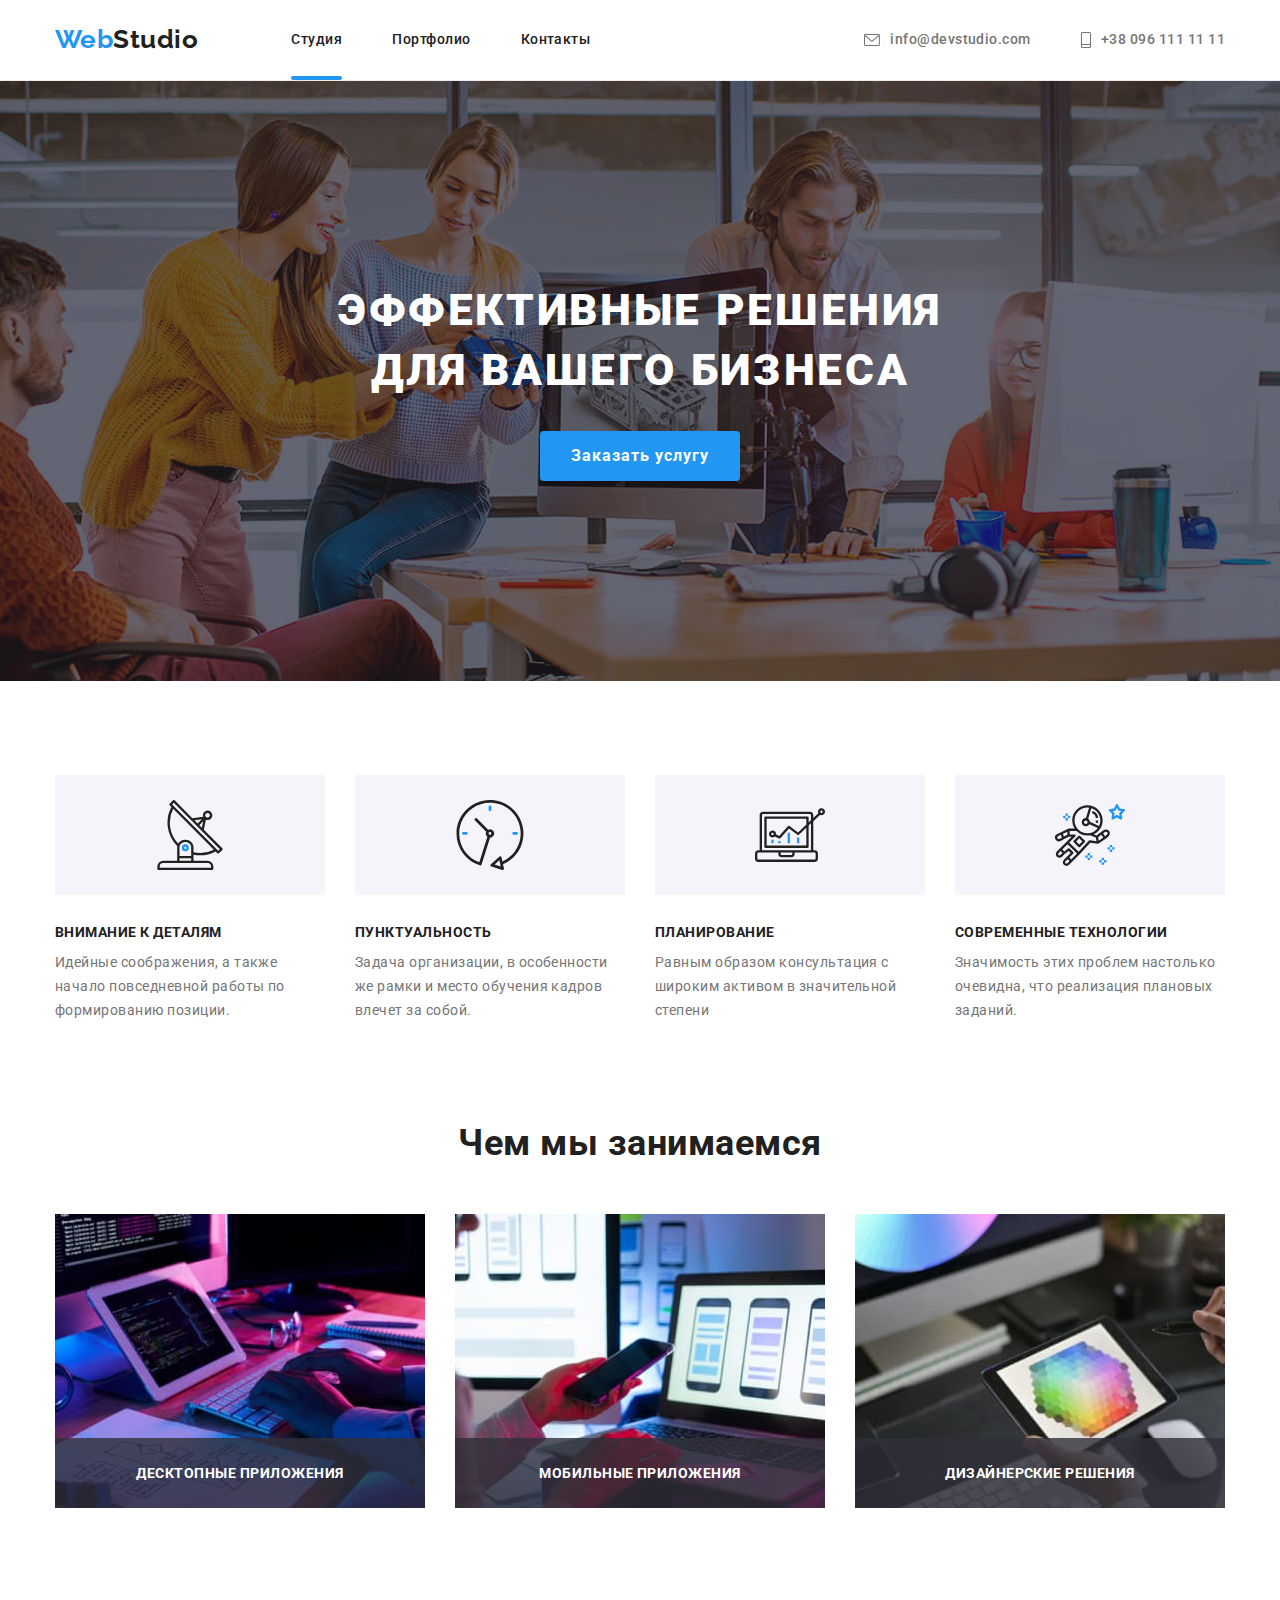
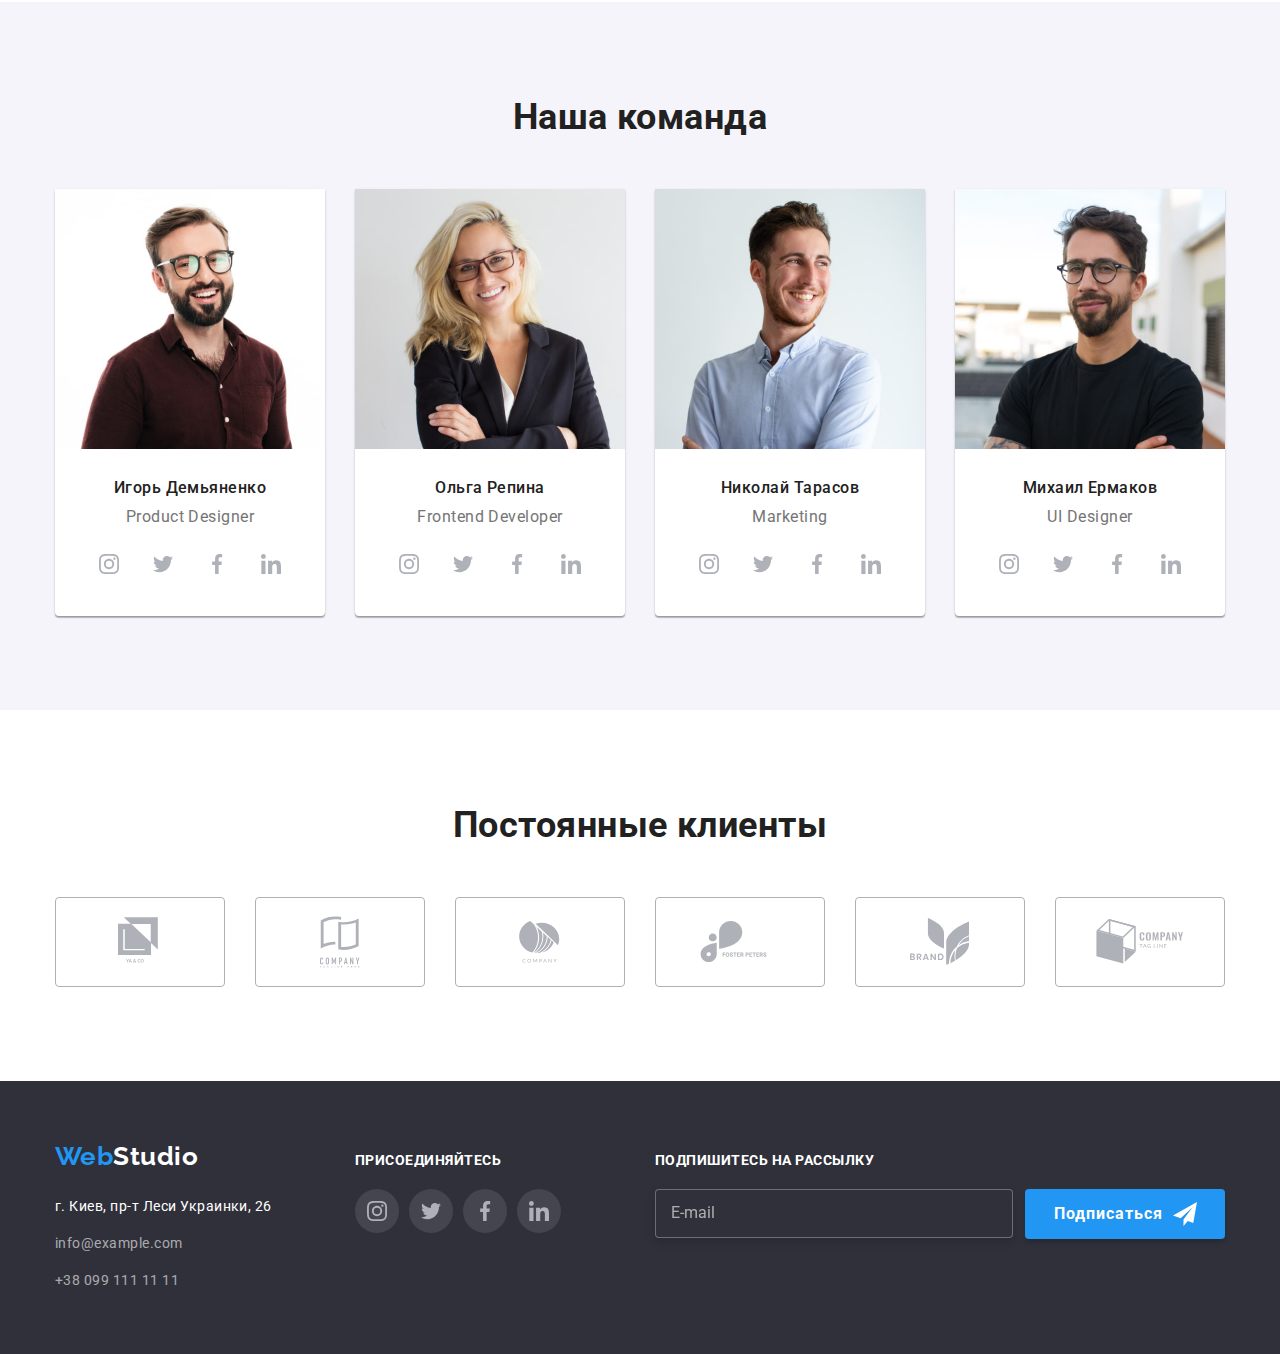
==== index.html @ 65d9fcdb "-" ====
<!DOCTYPE html>
<html lang="ru">

 <head>
     <meta charset="UTF-8">
     <meta http-equiv="X-UA-Compatible" content="IE=edge">
     <meta name="viewport" content="width=device-width, initial-scale=1.0">
     <title>Студия</title>
     <link rel="stylesheet" href="css/styles.css">
     <link rel="preconnect" href="https://fonts.gstatic.com">
     <link
        href="https://fonts.googleapis.com/css2?family=Raleway:wght@700&family=Roboto:wght@400;500;700;900&display=swap"
        rel="stylesheet">
 </head>

 <body>
     <!-- шапка -->
     <header class="page-header">
         <div class="container page-header__container">
             <!-- навигация -->
            <nav class="navigation">
                <div class="navigation__wrapper">
                 <a href="./index.html" class="logo">Web<span class="header-page__logo">Studio</span></a>
         
                 <ul class="list menu">
                     <li class="menu__item">
                         <a class="link menu__link--active" href="./index.html">Студия</a>
                     </li>
                     <li class="menu__item">
                         <a class="link menu__link" href="./portfolio.html">Портфолио</a>
                     </li>
                     <li class="menu__item">
                         <a class="link menu__link" href="./contacts.html" >Контакты</a>
                     </li>
                 </ul>
                </div>
             </nav>

             <ul class="list contacts">
                 <li class="contacts__item">
                     <a class="link contacts__link" href="mailto:info@devstudio.com">
                         <svg class="contacts__icon" width="16" height="12">
                            <use href="./images/icons.svg#icon-envelope"></use>
                         </svg>
                          info@devstudio.com
                     </a>
                 </li>
                 <li class="contacts__item">
                     <a class="link contacts__link" href="tel:+380961111111">
                           <svg class="contacts__icon" width="10" height="16">
                             <use href="./images/icons.svg#icon-phone"></use>
                         </svg> 
                           +38 096 111 11 11
                     </a>
                </li>
             </ul>
          </div>
     </header>

     <!-- уникальный неповторяющийся контент старницы -->
     <main>
         <!-- баннер, он же герой -->
         <section class="section hero">
             <div class="container hero-container">
                 <div class="hero__content">
                     <h1 class="hero__title">Эффективные решения для вашего бизнеса</h1>
 
                     <button data-modal-open type="button" class="filter-secondary">Заказать услугу</button>
                   </div>
             </div>
         </section>


         <!-- особенности -->
         <section class="feature-section">
             <div class="container">
                 <!-- заголовок, который  будет скрыт с помощью CSS -->
                 <h2 class="primary-title visually-hidden">Особенности</h2>

                 <ul class="grid feature">
                     <li class="grid__item feature__item">
                         <div class="feature__wrapper"> 
                             <svg class="feature__icon" width="70" height="70">
                                 <use href="./images/icons.svg#icon-antenna" ></use>
                             </svg>
                         </div> 
                         <div class="feature__content">
                             <h3 class="secondary-title feature__secondary-title">Внимание к деталям</h3>
                             <p class="feature__text">Идейные соображения, а также начало повседневной работы по
                                 формированию позиции.
                             </p>
                        </div>
                     </li>
                     
                    <li class="grid__item feature__item">
                         <div class="feature__wrapper">
                             <svg class="feature__icon" width="70" height="70">
                                 <use href="./images/icons.svg#icon-clock"></use>
                             </svg>
                         </div>
                        <div class="feature__content">
                             <h3 class="secondary-title feature__secondary-title">Пунктуальность</h3>
                              <p class="feature__text">Задача организации, в особенности же рамки и место обучения кадров
                                 влечет за собой.
                              </p>
                        </div>
                     </li>
                    <li class="grid__item feature__item">
                         <div class="feature__wrapper">
                             <svg class="feature__icon" width="70" height="70">
                                 <use href="./images/icons.svg#icon-diagram"></use>
                             </svg>
                         </div>
                        <div class="feature__content">
                               <h3 class="secondary-title feature__secondary-title">Планирование</h3>
                               <p class="feature__text">Равным образом консультация с широким активом в значительной степени
                               </p>
                        </div>
                     </li>
                     
                    <li class="grid__item feature__item">
                         <div class="feature__wrapper">
                             <svg class="feature__icon" width="70" height="70">
                                 <use href="./images/icons.svg#icon-astronaut"></use>
                             </svg>
                         </div>
                         <div class="feature__content">
                               <h3 class="secondary-title feature__secondary-title">Современные технологии</h3>
                               <p class="feature__text">Значимость этих проблем настолько очевидна, что реализация плановых
                                    заданий.
                              </p>
                        </div>
                     </li>
                  </ul>
             </div>
         </section>

         <!-- Чем мы занимаемся -->
         <section class="section">
             <div class="container">
                 <h2 class="primary-title">Чем мы занимаемся</h2>
                  <ul class="grid gallery">
                      <li class="grid__item gallery__item">
                         <div class="gallery__wrapper">
                             <img class="gallery__img" src="./images/gallery-list/box1.jpg" alt="код" width="370">
                                <div class="gallery__actions">
                                    <p>Десктопные приложения</p>
                                </div>
                         </div>
                     </li>
                     
                     <li class="grid__item gallery__item">
                         <div class="gallery__wrapper">
                             <img class="gallery__img" src="./images/gallery-list/box2.jpg" alt="стили" width="370">
                             <div class="gallery__actions">
                                 <p>Мобильные приложения</p>
                             </div>
                         </div>
                     </li>
                     
                      <li class="grid__item gallery__item">
                          <div class="gallery__wrapper">
                             <img class="gallery__img" src="./images/gallery-list/box3.jpg" alt="цвета" width="370">
                             <div class="gallery__actions">
                                 <p>Дизайнерские решения</p>
                             </div>
                          </div>
                      </li>
                  </ul>
             </div>
         </section>

         <!-- Наша команда -->
         <section class="section team">
             <div class="container">
                 <h2 class="primary-title">Наша команда</h2>

                 <ul class="grid team-list">
                      <li class="grid__item team-list__item">
                          <img class="team-list__image" src="./images/team/ID.jpg" alt="Игорь Демьяненко" width="270">
                          <div class="team-list__content">
                              <h3 class="team-list__title">Игорь Демьяненко</h3>
                              <p class="team-list__text">Product Designer</p>
                              <ul class="list socials">
                                  <li class="socials__item">
                                      <a href="./" class="socials__link" target="_blank" rel="noopener norefferrer">
                                         <svg class="socials__icon" width="20" height="20">
                                             <use href="./images/icons.svg#icon-instagram"></use>
                                         </svg>
                                      </a>
                                  </li>
                                  <li class="socials__item ">
                                     <a href="./" class="socials__link" target="_blank" rel="noopener norefferrer">
                                         <svg class="socials__icon" width="20" height="20">
                                             <use href="./images/icons.svg#icon-twitter"></use>
                                         </svg>
                                     </a>
                                  </li>
                                  <li class="socials__item ">
                                     <a href="./" class="socials__link" target="_blank" rel="noopener norefferrer">
                                         <svg class="socials__icon" width="20" height="20">
                                             <use href="./images/icons.svg#icon-facebook"></use>
                                         </svg>
                                     </a>
                                  </li>
                                  <li class="socials__item">
                                     <a href="./" class="socials__link" target="_blank" rel="noopener norefferrer">
                                         <svg class="socials__icon" width="20" height="20">
                                             <use href="./images/icons.svg#icon-linkedin"></use>
                                         </svg>
                                     </a>
                                  </li>
                              </ul>
                          </div> 
                       </li>
                       <li class="grid__item team-list__item">
                          <img class="team-list__image" src="./images/team/OR.jpg" alt="Ольга Репина" width="270">
                          <div class="team-list__content">
                             <h3 class="team-list__title">Ольга Репина</h3>
                             <p class="team-list__text">Frontend Developer</p>
                             <ul class="list socials">
                                 <li class="socials__item">
                                     <a href="./" class="socials__link" target="_blank" rel="noopener norefferrer">
                                         <svg class="socials__icon" width="20" height="20">
                                             <use href="./images/icons.svg#icon-instagram"></use>
                                         </svg>
                                     </a>
                                 </li>
                                 <li class="socials__item">
                                     <a href="./" class="socials__link" target="_blank" rel="noopener norefferrer">
                                         <svg class="socials__icon" width="20" height="20">
                                             <use href="./images/icons.svg#icon-twitter"></use>
                                         </svg>
                                     </a>
                                 </li>
                                 <li class="socials__item">
                                      <a href="./" class="socials__link" target="_blank" rel="noopener norefferrer">
                                         <svg class="socials__icon" width="20" height="20">
                                         <use href="./images/icons.svg#icon-facebook"></use>
                                         </svg>
                                     </a>
                                 </li>
                                 <li class="socials__item">
                                       <a href="./" class="socials__link" target="_blank" rel="noopener norefferrer">
                                         <svg class="socials__icon" width="20" height="20">
                                             <use href="./images/icons.svg#icon-linkedin"></use>
                                         </svg>
                                       </a>
                                 </li>
                             </ul>
                          </div> 
                       </li>
                    
                       <li class="team-list__item grid__item">
                         <img class="team-list__image" src="./images/team/NT.jpg" alt="Николай Тарасов" width="270">
                         <div class="team-list__content">
                             <h3 class="team-list__title">Николай Тарасов</h3>
                             <p class="team-list__text">Marketing</p>
                             <ul class="list socials">
                                 <li class="socials__item">
                                     <a href="./" class="socials__link" target="_blank" rel="noopener norefferrer">
                                         <svg class="socials__icon" width="20" height="20">
                                             <use href="./images/icons.svg#icon-instagram"></use>
                                         </svg>
                                     </a>
                                 </li>
                                 <li class="socials__item">
                                     <a href="./" class="socials__link" target="_blank" rel="noopener norefferrer">
                                         <svg class="socials__icon" width="20" height="20">
                                             <use href="./images/icons.svg#icon-twitter"></use>
                                         </svg>
                                     </a>
                                 </li>
                                 <li class="socials__item">
                                     <a href="./" class="socials__link" target="_blank" rel="noopener norefferrer">
                                         <svg class="socials__icon" width="20" height="20">
                                             <use href="./images/icons.svg#icon-facebook"></use>
                                         </svg>
                                     </a>
                                 </li>
                                 <li class="socials__item">
                                     <a href="./" class="socials__link" target="_blank" rel="noopener norefferrer">
                                         <svg class="socials__icon" width="20" height="20">
                                             <use href="./images/icons.svg#icon-linkedin"></use>
                                         </svg>
                                     </a>
                                 </li>
                             </ul>
                         </div>
                       </li>
                   
                       <li class="team-list__item grid__item">
                          <img class="team-list__image" src="./images/team/ME.jpg" alt="Михаил Ермаков" width="270">
                          <div class="team-list__content">
                             <h3 class="team-list__title">Михаил Ермаков</h3>
                             <p class="team-list__text">UI Designer</p>
                             <ul class="list socials">
                                 <li class="socials__item">
                                     <a href="./" class="socials__link" target="_blank" rel="noopener norefferrer">
                                         <svg class="socials__icon" width="20" height="20">
                                             <use href="./images/icons.svg#icon-instagram"></use>
                                         </svg>
                                     </a>
                                 </li>
                                 <li class="socials__item">
                                     <a href="./" class="socials__link" target="_blank" rel="noopener norefferrer">
                                         <svg class="socials__icon" width="20" height="20">
                                             <use href="./images/icons.svg#icon-twitter"></use>
                                         </svg>
                                     </a>
                                 </li>
                                 <li class="socials__item">
                                     <a href="./" class="socials__link" target="_blank" rel="noopener norefferrer">
                                         <svg class="socials__icon" width="20" height="20">
                                             <use href="./images/icons.svg#icon-facebook"></use>
                                         </svg>
                                      </a>
                                 </li>
                                 <li class="socials__item">
                                     <a href="./" class="socials__link" target="_blank" rel="noopener norefferrer">
                                          <svg class="socials__icon" width="20" height="20">
                                             <use href="./images/icons.svg#icon-linkedin"></use>
                                         </svg>
                                     </a>
                                 </li>
                             </ul>
                         </div>
                      </li>
                 </ul> 
             </div>
         </section>

         <!-- Постоянные  клиенты -->

         <section class="section">
             <div class="container">
                 <h2 class="primary-title">Постоянные клиенты</h2>
                 <ul class="grid clients">
                     <li class="grid__item clients__item">
                         <a href="./" class="socials__link " target="_blank" rel="noopener norefferrer">
                             <svg class="socials__icon" width="44" height="49">
                                 <use href="./images/icons.svg#icon-logo-1"></use>
                             </svg>
                         </a>
                     </li>
                    <li class="grid__item clients__item">
                         <a href="./" class="socials__link " target="_blank" rel="noopener norefferrer">
                             <svg class="socials__icon" width="40" height="52">
                                 <use href="./images/icons.svg#icon-logo-2"></use>
                             </svg>
                         </a>
                     </li>
                     <li class="grid__item clients__item">
                         <a href="./" class="socials__link " target="_blank" rel="noopener norefferrer">
                             <svg class="socials__icon" width="41" height="42">
                                 <use href="./images/icons.svg#icon-logo-3"></use>
                             </svg>
                         </a>
                     </li>
                     <li class="grid__item clients__item">
                         <a href="./" class="socials__link " target="_blank" rel="noopener norefferrer">
                             <svg class="socials__icon" width="80" height="42">
                                 <use href="./images/icons.svg#icon-logo-4"></use>
                             </svg>
                         </a>
                     </li>
                     <li class="grid__item clients__item">
                         <a href="./" class="socials__link " target="_blank" rel="noopener norefferrer">
                              <svg class="socials__icon" width="59" height="47">
                                  <use href="./images/icons.svg#icon-logo-5"></use>
                             </svg>
                         </a>
                     </li>
                     <li class="grid__item clients__item">
                         <a href="./" class="socials__link " target="_blank" rel="noopener norefferrer">
                             <svg class="socials__icon" width="88" height="45">
                                 <use href="./images/icons.svg#icon-logo-6"></use>
                             </svg>
                         </a>
                     </li>
                  </ul>
             </div>
          </section>
     </main>

        <!-- подвал -->
       <footer class="footer-page">
          <div class="container footer-page__container">
                <div class="footer-page__wrapper">
                    <a href="./index.html" class="logo">Web<span class="footer-page__logo">Studio</span></a>
        
                    <address>
                        <ul class="list adds-list">
                            <li class="adds__item">
                                <a href='https://goo.gl/maps/BAJuguoc85MBjUrx9' target="_blank" rel="noopener norefferrer"
                                    class="link adds__link ">
                                    г. Киев, пр-т Леси Украинки, 26</a>
                            </li>
                            <li class="adds__item">
                                <a href="mailto:info@example.com" class="link adds__link footer-page__adds__link">info@example.com</a>
                            </li>
                            <li class="adds__item">
                                <a href="tel:+380991111111" class="link adds__link footer-page__adds__link">+38 099 111 11 11</a>
                            </li>
                        </ul>
                    </address>
               </div>
        
                <div class="footer-page__wrapper">
                    <h2 class="secondary-title footer-page__secondary-title">присоединяйтесь</h2>
                    <ul class="list socials">
                      <li class="socials__item">
                            <a href="./" class="socials__link" target="_blank" rel="noopener norefferrer">
                                <svg class="socials__icon" width="20" height="20">
                                    <use href="./images/icons.svg#icon-instagram"></use>
                                </svg>
                            </a>
                      </li>
                      <li class="socials__item">
                            <a href="./" class="socials__link" target="_blank" rel="noopener norefferrer">
                                <svg class="socials__icon" width="20" height="20">
                                    <use href="./images/icons.svg#icon-twitter"></use>
                                </svg>
                            </a>
                       </li>
                       <li class="socials__item">
                            <a href="./" class="socials__link" target="_blank" rel="noopener norefferrer">
                                <svg class="socials__icon" width="20" height="20">
                                    <use href="./images/icons.svg#icon-facebook"></use>
                                </svg>
                            </a>
                      </li>
                      <li class="socials__item">
                            <a href="./" class="socials__link" target="_blank" rel="noopener norefferrer">
                                <svg class="socials__icon" width="20" height="20">
                                    <use href="./images/icons.svg#icon-linkedin"></use>
                                </svg>
                            </a>
                      </li>
                  </ul>
               </div>
               <div class="footer-page__wrapper">
                  <h2 class="secondary-title footer-page__secondary-title">Подпишитесь на рассылку</h2>
                  <form class="mailing-form"> 
                     <label class="mailing__field">
                         <input class="mailing__input" type="email" name="email" placeholder="E-mail" />
                     </label>
                      <div class="mailing__wrapper">
                         <button class="filter-secondary footer-page__filter-secondary" type="submit">Подписаться</button>
                          <svg class="mailing__icon" width="24" height="24">
                                <use href="./images/icons.svg#icon-icon-send"></use>
                           </svg>
                      </div>
                 </form>   
               </div>
         </div>     
      </footer>
      <div data-modal class="backdrop is-hidden data-backdrop">
          <div class="modal">
              <button data-modal-close class="modal-button"  aria-label="Close" onclick="myDialog.close()">
                 <svg class="modal__icon" width="18" height="18">
                     <use href="./images/icons.svg#icon-close-black"></use>
                 </svg>
             </button>

             <form class="modal-form">
                  <p class="modal__text">Оставьте свои данные, мы вам перезвоним</p>
                  <div class="modal-form__field">
                     <label>
                         <input class="modal-form__input" type="text" name="user-name">
                         <span class="modal-form__text">Имя</span>
                         <svg class="modal-form__icon" width="18" height="18">
                             <use href="./images/icons.svg#icon-human"></use>
                         </svg>
                     </label>
                  </div>
                  <div class="modal-form__field">
                     <label>
                          <input class="modal-form__input" type="tel" name="tel">
                          <span class="modal-form__text">Телефон</span>
                          <svg class="modal-form__icon" width="18" height="18">
                             <use href="./images/icons.svg#icon-tel"></use>
                          </svg>
                     </label>
                  </div>
                  <div class="modal-form__field">
                     <label>
                         <input class="modal-form__input" type="email" name="mail">
                         <span class="modal-form__text">Почта</span>
                         <svg class="modal-form__icon" width="18" height="18">
                            <use href="./images/icons.svg#icon-email-1"></use>
                        </svg>
                     </label>
                  </div>
                  <div class="modal-form__field">
                     <label>
                         <textarea class="modal-form__input" name="comments"  rows="6" placeholder="Введите текст"></textarea>
                         <span class="modal-form__text">Комментарий</span>
                     </label>
                  </div>
                  <div class="modal-form__field">
                     <label class="checkbox">
                         <input class="checkbox__input visually-hidden" type="checkbox" name="agreement">
                             <svg class="modal-form__icon-checkbox" width="16" height="15">
                                <use href="./images/icons.svg#icon-icon-check-2"></use>
                            </svg> 
                         <span class="checkbox__text">Соглашаюсь с рассылкой и принимаю</span>
                         <a class="modal__link" href="./" target="_blank" rel="noopener norefferrer">Условия договора</a>
                     </label>
                 </div>
                                               
                 <button class="filter-secondary" type="submit">
                      Отправить
                 </button>
             </form>
          </div>
      </div>
     <script src="./js/modal.js"></script>
  </body>
</html>
---- css/styles.css ----
html {
  box-sizing: border-box;
}

*,
*::before,
*::after {
  box-sizing: inherit;
}

h1,
h2,
h3,
h4,
h5,
h6,
p,
ul {
  margin: 0;
}

body {
  box-sizing: inherit;
  font-family: 'Roboto', sans-serif;
  letter-spacing: 0.03em;
  margin: 0;

  color: var(--primary-text);
  background-color: var(--primary-white);
}

:root {
  --primary-text: #757575;
  --title-text: #212121;
  --accent: #2196f3;
  --primary-white: #ffffff;
  --primary-background: #2f303a;
  --secondary-background: #f5f4fa;
  --footer-accent: rgba(255, 255, 255, 60%);
  --header-border-color: #ececec;
  --card-border-color: #eeeeee;
  --icon-color: #afb1b8;
  --footerbg-icon-color: rgba(255, 255, 255, 0.1);
  --overlay-color: rgba(33, 150, 243, 0.9);
  --backdrop-color: rgba(0, 0, 0, 0.2);
  --modal-border-color: rgba(33, 33, 33, 0.2);
  --placeholder-color: rgba(117, 117, 117, 0.5);

  --grid__item: 1;
}

img {
  display: block;
  max-width: 100%;
}

.container,
.container-hero,
.container-works,
.footer-container {
  width: 1200px;
  padding-left: 15px;
  padding-right: 15px;
  margin-left: auto;
  margin-right: auto;
}

.section {
  padding: 94px 0;
}

.grid {
  display: flex;
  flex-wrap: wrap;
  margin-left: -30px;
  margin-top: -30px;
  padding: 0;
  list-style: none;
}

.grid__item {
  margin-left: 30px;
  margin-top: 30px;
  flex-basis: calc((100% - 30px * var(--grid__item)) / var(--grid__item));
}

.visually-hidden {
  position: absolute !important;
  clip: rect(1px 1px 1px 1px);
  clip: rect(1px 1px 1px 1px);
  padding: 0 !important;
  border: 0 !important;
  height: 1px !important;
  width: 1px !important;
  overflow: hidden;
}

.list {
  list-style: none;
  display: flex;
  margin-top: 0;
  margin-bottom: 0;
  padding: 0;
}

.link {
  text-decoration: none;
  font-weight: 500;
  font-size: 14px;
  line-height: 1.14;
  padding-top: 32px;
  padding-bottom: 32px;

  transition-property: color;
  transition-duration: 250ms;
  transition-timing-function: cubic-bezier(0.4, 0, 0.2, 1);
}

.:hover,
.:focus {
  background-color: var(--accent);
}
/* Логотип */

.header-page__logo {
  color: var(--title-text);
}

.footer-page__logo {
  color: var(--primary-white);
}
.logo {
  text-decoration: none;
  font-family: 'Raleway', sans-serif;
  color: var(--accent);
  font-weight: 700;
  font-size: 26px;
  line-height: 1.2;
  padding-top: 24px;
  padding-bottom: 24px;
}

/* Навигация */

.page-header {
  background-color: var(--primary-white);
  border-bottom: 1px solid var(--header-border-color);
}

.page-header__container,
.navigation__wrapper {
  display: flex;
  align-items: center;
}

.menu {
  display: inline-flex;
  margin-left: 93px;
  margin-top: 0;
  margin-bottom: 0;
}

.menu__item:not(:last-child) {
  margin-right: 50px;
}

.menu__link:hover,
.menu__link--active:hover,
.menu__link:focus,
.menu__link--active:focus {
  color: var(--accent);
}

.menu__link,
.menu__link--active {
  position: relative;
  display: block;
  color: var(--title-text);
}

.menu__link--active::after {
  position: absolute;
  content: ' ';
  display: block;
  left: 0;
  bottom: 0;
  width: 100%;
  height: 4px;
  border-radius: 2px;
  background-color: var(--accent);
  transition-property: opacity;
  transition-duration: 250ms;
  transition-timing-function: cubic-bezier(0.4, 0, 0.2, 1);
  opacity: 1;
}

/* Контакты в шапке */

.contacts {
  margin-left: auto;
}
.contacts__item:not(:last-child) {
  margin-right: 50px;
}

.contacts__link {
  display: flex;
  align-items: center;
  color: var(--primary-text);
}

.contacts__link:hover,
.contacts__link:focus {
  color: var(--accent);
  stroke: var(--accent);
}

.contacts__icon {
  align-items: center;
  margin-right: 10px;
  transition-property: stroke;
  transition-duration: 250ms;
  transition-timing-function: cubic-bezier(0.4, 0, 0.2, 1);
}

/* стр.Студия/ Hero */

.hero {
  padding: 200px 0;
  background-color: var(--primary-background);
  height: 600px;
  max-width: 1600px;
  margin-left: auto;
  margin-right: auto;
  background-image: linear-gradient(
      to right,
      rgba(47, 48, 58, 0.4),
      rgba(47, 48, 58, 0.4)
    ),
    url('../images/hero/Img.jpg');
  background-size: cover;
  background-position: center;
}

.hero-container {
  text-align: center;
}

.hero__content {
  max-width: 696px;
  margin-left: auto;
  margin-right: auto;
}
.hero__title {
  color: var(--primary-white);
  font-weight: 900;
  font-size: 44px;
  line-height: 1.36;
  text-align: center;
  letter-spacing: 0.06em;
  text-transform: uppercase;
  margin-bottom: 30px;
}

/*  Все заголовки  h2 */

.primary-title {
  color: var(--title-text);

  font-weight: 700;
  font-size: 36px;
  line-height: 1.17;
  text-align: center;

  margin-bottom: 50px;
}

.secondary-title {
  text-transform: uppercase;

  font-weight: 700;
  font-size: 14px;
  line-height: 1.14;
}

/*стр.Студия/ Особенности */

.feature-section {
  padding-top: 94px;
  padding-bottom: 0;
}

.feature__item {
  --grid__item: 4;
}

.feature__secondary-title {
  color: var(--title-text);
  padding-bottom: 10px;
}

.feature__text {
  font-size: 14px;
  line-height: 1.7;

  padding-bottom: 6px;
}

.feature__wrapper {
  background-color: var(--secondary-background);
  display: flex;
  justify-content: center;
  align-items: center;
  width: 270px;
  height: 120px;
  margin-bottom: 30px;
}

/* Чем мы занимаемся */

.gallery__item {
  --grid__item: 3;
}

.gallery__wrapper {
  position: relative;
}
.gallery__actions {
  position: absolute;
  bottom: 0;
  left: 0;
  width: 100%;
  height: 70px;

  font-weight: 700;
  font-size: 14px;
  line-height: 1.16;
  text-align: center;
  text-transform: uppercase;
  color: var(--primary-white);
  background: rgba(47, 48, 58, 0.8);
  padding-top: 27px;
  padding-bottom: 27px;
}

/* стр.Студия/ Команда */

.team {
  background-color: var(--secondary-background);
}

.team-list__item {
  --grid__item: 4;
  background-color: var(--primary-white);
  text-align: center;
  border-radius: 0px 0px 4px 4px;
  box-shadow: 0px 1px 3px rgba(0, 0, 0, 0.12), 0px 1px 1px rgba(0, 0, 0, 0.14),
    0px 2px 1px rgba(0, 0, 0, 0.2);
}

.team-list__title {
  color: var(--title-text);
  font-weight: 500;
  font-size: 16px;
  line-height: 1.18;

  padding-bottom: 10px;
}

.team-list__text {
  font-size: 16px;
  line-height: 1.19;

  padding-bottom: 16px;
  color: var(--primary-text);
}

.team-list__content {
  padding-top: 30px;
  padding-bottom: 30px;
}

.socials {
  justify-content: center;
}

.socials__item {
  width: 44px;
  height: 44px;
}

.socials__item:not(:last-child) {
  margin-right: 10px;
}

.socials__link {
  display: flex;
  justify-content: center;
  align-items: center;
  width: 100%;
  height: 100%;
  border-radius: 50%;

  transition-property: background-color;
  transition-duration: 250ms;
  transition-timing-function: cubic-bezier(0.4, 0, 0.2, 1);
}

.socials__link .socials__icon {
  transition-property: fill;
  transition-duration: 250ms;
  transition-timing-function: cubic-bezier(0.4, 0, 0.2, 1);
}

.socials__icon {
  fill: var(--icon-color);
}

.socials__link:hover .socials__icon,
.socials__link:focus .socials__icon {
  fill: var(--primary-white);
}

/* только для команды и футераб без кдиентов */
/* .socials__link:hover,
.socials__link:focus {
  background-color: var(--accent);
} */

/* стр.Студия/ Постоянные клиенты */

.clients__item {
  --grid__item: 6;
  width: 170px;
  height: 90px;
  border: 1px solid var(--icon-color);
  box-sizing: border-box;
  border-radius: 4px;

  transition-property: border-color;
  transition-duration: 250ms;
  transition-timing-function: cubic-bezier(0.4, 0, 0.2, 1);
}

.clients__item:hover {
  border-color: var(--accent);
}

/* .clients-link .clients-icon {
  transition-property: fill;
  transition-duration: 250ms;
  transition-timing-function: cubic-bezier(0.4, 0, 0.2, 1);
}
.clients-link:hover .clients-icon,
.clients-link:focus .clients-icon {
  fill: var(--accent);
} */

/* стр.Портфолио/фильтры-кнопки */

.buttons-nav {
  display: flex;
  align-items: center;
  margin-bottom: 50px;
}

.filters {
  min-width: 611px;
  margin-left: auto;
  margin-right: auto;
}

.filters__item:not(:last-child) {
  margin-right: 8px;
}

.filter-primary {
  color: var(--title-text);
  background-color: var(--secondary-background);
  font-family: 'Roboto', sans-serif;
  font-weight: 500;
  font-size: 16px;
  line-height: 1.62;
  border-radius: 4px;
  padding: 6px 22px;
  border: 0;

  transition-property: color, background-color, box-shadow;
  transition-duration: 250ms;
  transition-timing-function: cubic-bezier(0.4, 0, 0.2, 1);
}

.filter-primary:hover,
.filter-primary:focus {
  color: var(--primary-white);
  background-color: var(--accent);

  box-shadow: 0px 3px 1px rgba(0, 0, 0, 0.1), 0px 1px 2px rgba(0, 0, 0, 0.08),
    0px 2px 2px rgba(0, 0, 0, 0.12);
}

.filter-secondary {
  color: var(--primary-white);
  background-color: var(--accent);
  font-family: 'Roboto', sans-serif;
  width: 200px;
  margin-left: auto;
  margin-right: auto;
  font-weight: 700;
  font-size: 16px;
  line-height: 1.88;

  display: block;
  text-align: center;
  letter-spacing: 0.06em;
  padding: 10px 0;

  border: 0;
  box-shadow: 0px 4px 4px rgba(0, 0, 0, 0.15);
  border-radius: 4px;
}

/* стр.Портфолио/галерея работ */

.works__item {
  --grid__item: 3;
  transition-property: box-shadow;
  transition-duration: 250ms;
  transition-timing-function: cubic-bezier(0.4, 0, 0.2, 1);
}

.works__item:hover {
  box-shadow: 0px 1px 1px rgba(0, 0, 0, 0.12), 0px 4px 4px rgba(0, 0, 0, 0.06),
    1px 4px 6px rgba(0, 0, 0, 0.16);
}

.works__link {
  text-decoration: none;
  display: inline-block;
}

.works__title {
  color: var(--title-text);
  font-weight: 700;
  font-size: 18px;
  line-height: 2;
  letter-spacing: 0.06em;
  padding-bottom: 4px;
}

.works__text {
  color: var(--primary-text);
  font-size: 16px;
  line-height: 1.88;
}
.works__content {
  padding: 20px 24px;
}
.works__wrapper {
  position: relative;
  overflow: hidden;
}

.works__link:hover .works__actions {
  opacity: 1;
}

.works__link:hover .works__wrapper::before {
  transform: translateY(0%);
}

.works__wrapper::before {
  display: inline-block;
  position: absolute;
  content: '';
  bottom: 0;
  left: 0;
  width: 100%;
  height: 100%;
  transform: translateY(100%);
  background-color: var(--overlay-color);
  transition-property: transform;
  transition-duration: 250ms;
  transition-timing-function: cubic-bezier(0.4, 0, 0.2, 1);
}

.works__wrapper:hover::before {
  opacity: 1;
}

.works__actions {
  position: absolute;
  top: 50%;
  left: 50%;
  transform: translate(-50%, -50%);
  display: flex;

  font-size: 18px;
  line-height: 1.56;
  width: 322px;

  color: var(--primary-white);
  transition-property: opacity;
  transition-duration: 250ms;
  transition-timing-function: cubic-bezier(0.4, 0, 0.2, 1);
  opacity: 0;
}

/* Адрес в подвале */

.footer-page {
  background-color: var(--primary-background);
  padding-top: 60px;
  padding-bottom: 60px;
}

.footer-page__container {
  display: flex;
  justify-content: space-between;
  align-items: baseline;
}

.footer-page__wrapper {
  flex-basis: calc((50% - 45px) / 2);
}

.footer-page__wrapper > .socials {
  justify-content: flex-start;
}

.adds-list {
  display: block;
  padding-top: 20px;
  padding-left: 0;
}

.adds__item:not(:last-child) {
  padding-bottom: 9px;
}

.adds__link {
  font-style: normal;
  font-weight: 400;
  line-height: 2;
  padding: 0;
  color: var(--primary-white);
}

.footer-page__adds__link {
  color: var(--footer-accent);
}

.adds__link:hover,
.adds__link:focus {
  color: var(--accent);
}

.footer-page__secondary-title {
  color: var(--primary-white);
  margin-bottom: 20px;
}

.mailing-form {
  display: flex;
  width: 570px;
}

.mailing__field {
  margin-right: 12px;
}

.mailing__input {
  width: 358px;
  padding: 16px 15px;
  background-color: var(--primary-background);
  border: 1px solid rgba(255, 255, 255, 0.3);
  filter: drop-shadow(0px 4px 4px rgba(0, 0, 0, 0.15));
  border-radius: 4px;
}
.mailing__input::placeholder {
  font-family: Roboto;
  font-size: 16px;
  line-height: 1.25;
  color: var(--footer-accent);
}

.mailing__item:not(:last-child) {
  margin-right: 12px;
}

.footer-page__filter-secondary {
  padding-left: 29px;
  margin: 0;
  text-align: left;
}
.mailing__wrapper {
  position: relative;
}

.mailing__icon {
  position: absolute;
  right: 28px;
  bottom: 13px;
  fill: var(--primary-white);
}

.socials__link {
  background-color: var(--footerbg-icon-color);
}

/* Модальное окно */

.backdrop {
  position: fixed;
  top: 0;
  left: 0;
  width: 100%;
  height: 100%;
  background-color: var(--backdrop-color);
}

.backdrop.is-hidden {
  opacity: 0;
  pointer-events: none;
}

.backdrop.is-hidden .modal {
  transform: translate(-50%, -50%) scale(0.9);
}

.modal {
  min-height: 581px;
  min-width: 528px;
  background-color: var(--primary-white);
  padding-top: 40px;
  padding-bottom: 40px;
  padding-right: 39px;
  padding-left: 41px;
  border-radius: 4px;
  box-shadow: 0px 1px 3px rgba(0, 0, 0, 0.12), 0px 1px 1px rgba(0, 0, 0, 0.14),
    0px 2px 1px rgba(0, 0, 0, 0.2);

  position: absolute;
  top: 50%;
  left: 50%;
  transform: translate(-50%, -50%) scale(1);
  transition-property: transform;
  transition-duration: 250ms;
  transition-timing-function: cubic-bezier(0.4, 0, 0.2, 1);
}

.modal-button {
  display: flex;
  align-items: center;
  position: absolute;
  top: 8px;
  right: 8px;
  width: 30px;
  height: 30px;
  border-radius: 50%;
  border: 1px solid rgba(0, 0, 0, 0.1);
  background-color: var(--primary-white);

  transition-property: fill;
  transition-duration: 250ms;
  transition-timing-function: cubic-bezier(0.4, 0, 0.2, 1);
}
.modal-button:hover,
.modal-button:focus {
  fill: var(--accent);
}

.modal-form {
  width: 448px;
}

.modal__text {
  font-weight: 700;
  font-size: 20px;
  line-height: 1.15;
  text-align: center;

  color: var(--title-text);
  margin-bottom: 30px;
}

.modal__link {
  color: var(--accent);
}

textarea {
  resize: none;
}

.modal-form__field textarea::placeholder {
  font-family: Roboto;
  font-size: 14px;
  line-height: 1.14;
  letter-spacing: 0.01em;
  color: var(--placeholder-color);
}

.modal-form__field:nth-last-child(3) {
  margin-bottom: 20px;
}

.modal-form__field {
  position: relative;
  display: flex;
  flex-direction: column;
  margin-bottom: 28px;
}

.modal-form__input {
  width: 100%;
  margin: 0;
  padding-left: 42px;
  padding-top: 11px;
  padding-bottom: 11px;
  border: 1px solid var(--modal-border-color);
  border-radius: 4px;

  transition-property: border-color;
  transition-duration: 250ms;
  transition-timing-function: cubic-bezier(0.4, 0, 0.2, 1);
}

.modal-form__input:nth-last-child(2) {
  padding: 12px 16px;
}

.modal-form__input:focus {
  outline: none;
  border-color: var(--accent);
}

.modal-form__text {
  position: absolute;
  top: 0;
  left: 0;
  transform: translateY(-18px);

  font-size: 12px;
  line-height: 1.17;
  color: var(--primary-text);

  letter-spacing: 0.01em;
}

/* ( 1 вариант фокуса иконки)
.modal-form__input:focus ~ .modal-form__icon {
  fill: var(--accent);
}  */

.modal-form__field:focus-within .modal-form__icon {
  fill: var(--accent);
}

label {
  display: flex;
  align-items: center;
}

.modal-form__icon {
  position: absolute;
  top: 50%;
  left: 12px;
  transform: translateY(-50%);

  transition-property: fill;
  transition-duration: 250ms;
  transition-timing-function: cubic-bezier(0.4, 0, 0.2, 1);
}

.checkbox__text,
.modal__link {
  font-size: 14px;
  line-height: 1.71;
}

.modal-form__icon-checkbox {
  width: 16px;
  height: 15px;
  border: 2px solid var(--title-text);
  margin-left: 15px;
  margin-right: 9px;
  transition-property: transform;
  transition-duration: 250ms;
  transition-timing-function: cubic-bezier(0.4, 0, 0.2, 1);
}

.checkbox__input:checked + .modal-form__icon-checkbox {
  background-color: var(--accent);
  background-image: url(../images/icons.svg#icon-icon-check-2);
  background-size: contain;
  border-radius: 2px;
  border-color: transparent;

  transform: scale(1.1);
}
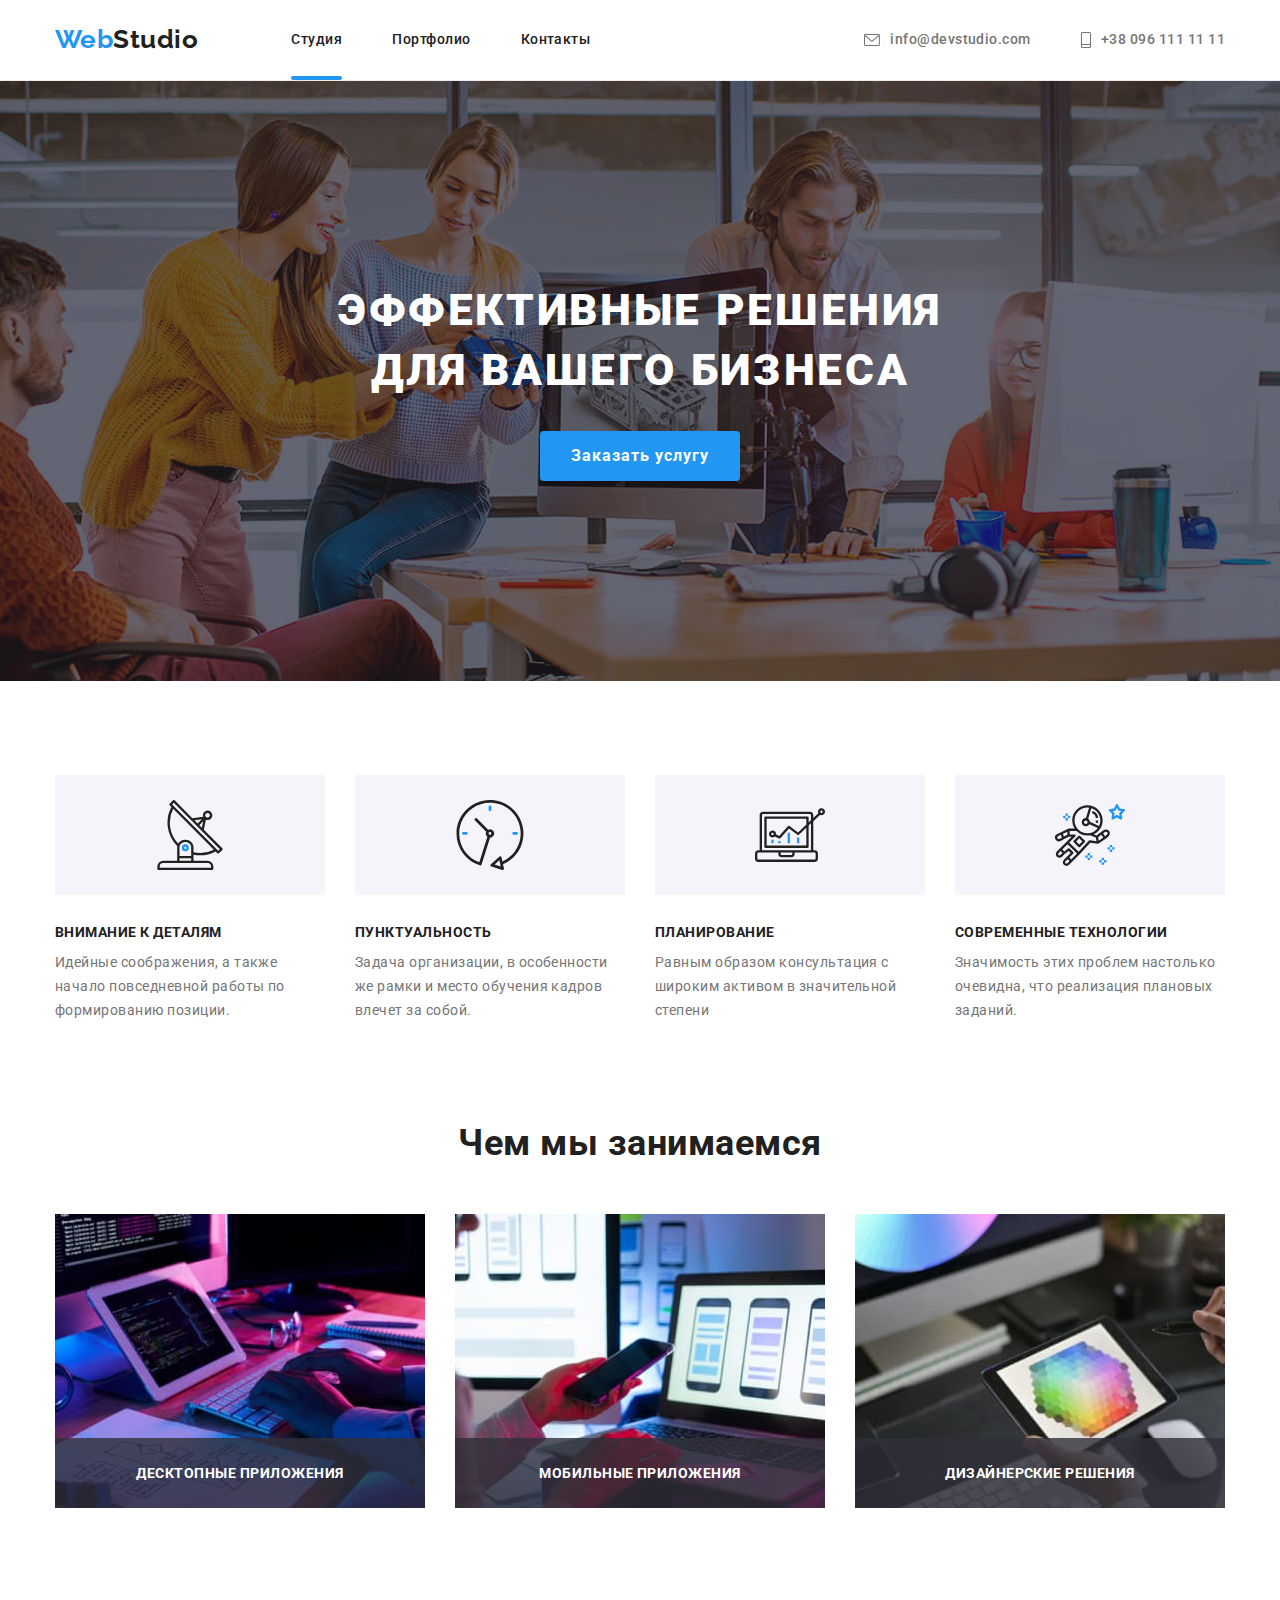
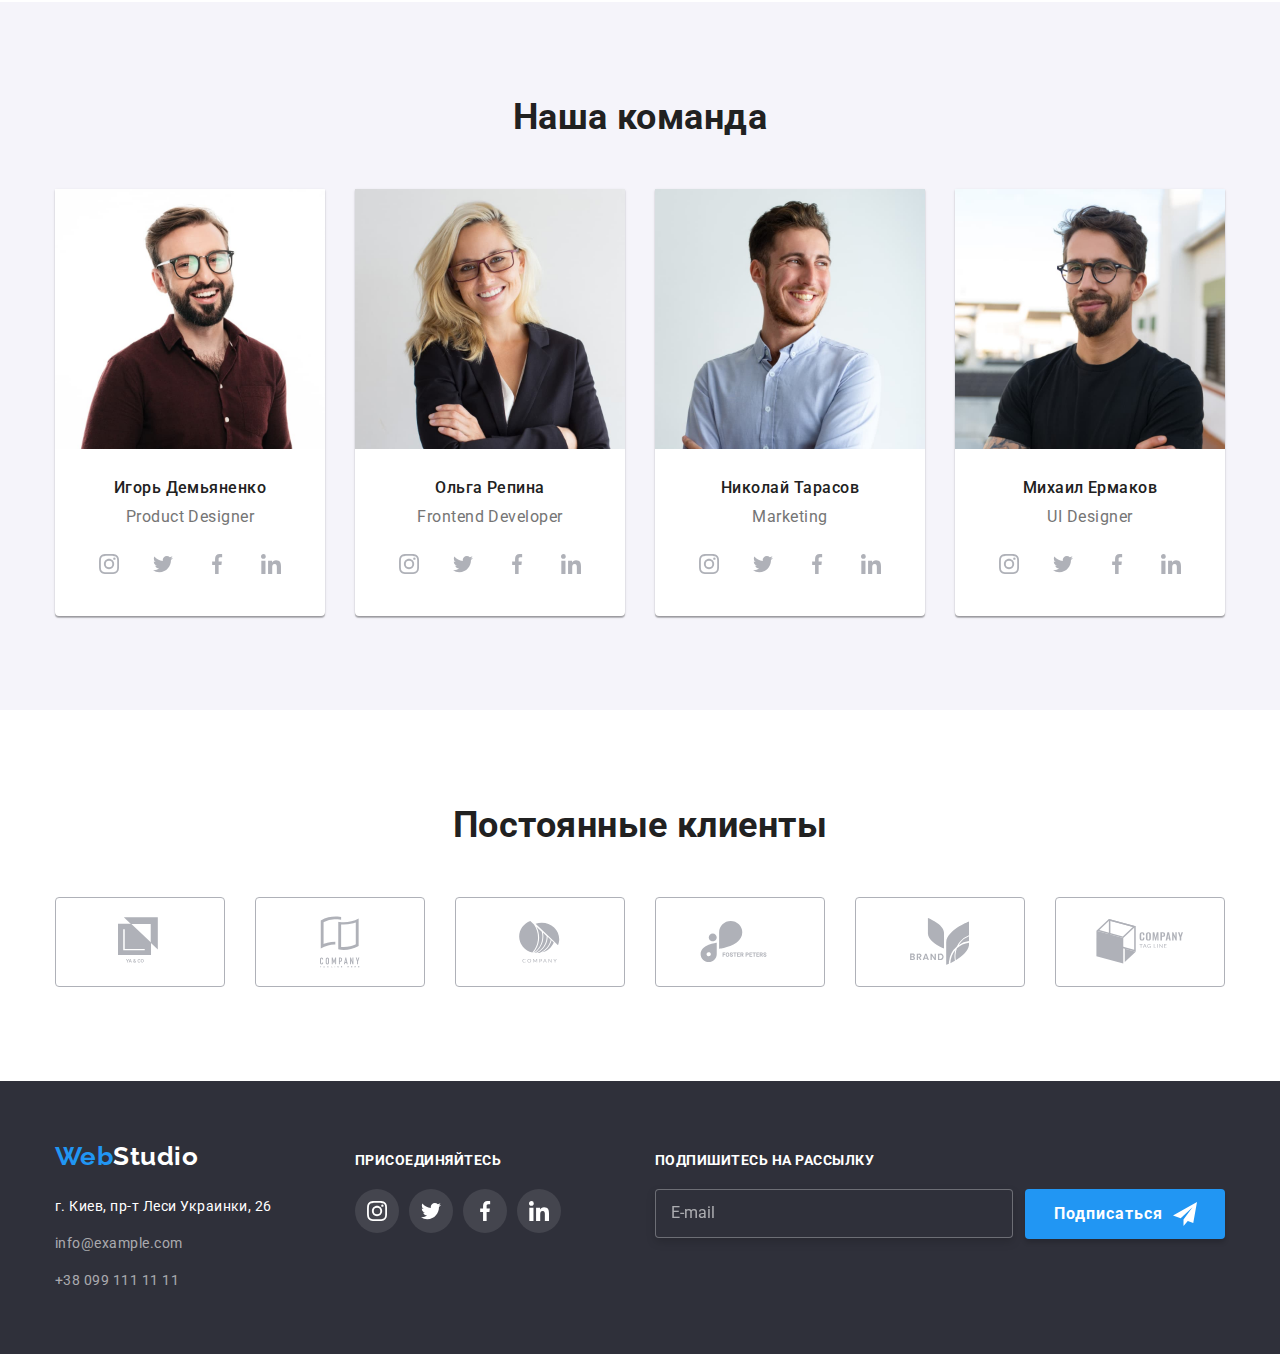
==== commit 544c89f1: "-" ====
--- a/index.html
+++ b/index.html
@@ -183,28 +183,28 @@
                               <p class="team-list__text">Product Designer</p>
                               <ul class="list socials">
                                   <li class="socials__item">
-                                      <a href="./" class="socials__link" target="_blank" rel="noopener norefferrer">
+                                      <a href="./" class="socials__link team-list__link" target="_blank" rel="noopener norefferrer">
                                          <svg class="socials__icon" width="20" height="20">
                                              <use href="./images/icons.svg#icon-instagram"></use>
                                          </svg>
                                       </a>
                                   </li>
                                   <li class="socials__item ">
-                                     <a href="./" class="socials__link" target="_blank" rel="noopener norefferrer">
+                                     <a href="./" class="socials__link team-list__link" target="_blank" rel="noopener norefferrer">
                                          <svg class="socials__icon" width="20" height="20">
                                              <use href="./images/icons.svg#icon-twitter"></use>
                                          </svg>
                                      </a>
                                   </li>
                                   <li class="socials__item ">
-                                     <a href="./" class="socials__link" target="_blank" rel="noopener norefferrer">
+                                     <a href="./" class="socials__link team-list__link" target="_blank" rel="noopener norefferrer">
                                          <svg class="socials__icon" width="20" height="20">
                                              <use href="./images/icons.svg#icon-facebook"></use>
                                          </svg>
                                      </a>
                                   </li>
                                   <li class="socials__item">
-                                     <a href="./" class="socials__link" target="_blank" rel="noopener norefferrer">
+                                     <a href="./" class="socials__link team-list__link" target="_blank" rel="noopener norefferrer">
                                          <svg class="socials__icon" width="20" height="20">
                                              <use href="./images/icons.svg#icon-linkedin"></use>
                                          </svg>
@@ -220,28 +220,28 @@
                              <p class="team-list__text">Frontend Developer</p>
                              <ul class="list socials">
                                  <li class="socials__item">
-                                     <a href="./" class="socials__link" target="_blank" rel="noopener norefferrer">
+                                     <a href="./" class="socials__link team-list__link" target="_blank" rel="noopener norefferrer">
                                          <svg class="socials__icon" width="20" height="20">
                                              <use href="./images/icons.svg#icon-instagram"></use>
                                          </svg>
                                      </a>
                                  </li>
                                  <li class="socials__item">
-                                     <a href="./" class="socials__link" target="_blank" rel="noopener norefferrer">
+                                     <a href="./" class="socials__link team-list__link" target="_blank" rel="noopener norefferrer">
                                          <svg class="socials__icon" width="20" height="20">
                                              <use href="./images/icons.svg#icon-twitter"></use>
                                          </svg>
                                      </a>
                                  </li>
                                  <li class="socials__item">
-                                      <a href="./" class="socials__link" target="_blank" rel="noopener norefferrer">
+                                      <a href="./" class="socials__link team-list__link" target="_blank" rel="noopener norefferrer">
                                          <svg class="socials__icon" width="20" height="20">
                                          <use href="./images/icons.svg#icon-facebook"></use>
                                          </svg>
                                      </a>
                                  </li>
                                  <li class="socials__item">
-                                       <a href="./" class="socials__link" target="_blank" rel="noopener norefferrer">
+                                       <a href="./" class="socials__link team-list__link" target="_blank" rel="noopener norefferrer">
                                          <svg class="socials__icon" width="20" height="20">
                                              <use href="./images/icons.svg#icon-linkedin"></use>
                                          </svg>
@@ -258,28 +258,28 @@
                              <p class="team-list__text">Marketing</p>
                              <ul class="list socials">
                                  <li class="socials__item">
-                                     <a href="./" class="socials__link" target="_blank" rel="noopener norefferrer">
+                                     <a href="./" class="socials__link team-list__link" target="_blank" rel="noopener norefferrer">
                                          <svg class="socials__icon" width="20" height="20">
                                              <use href="./images/icons.svg#icon-instagram"></use>
                                          </svg>
                                      </a>
                                  </li>
                                  <li class="socials__item">
-                                     <a href="./" class="socials__link" target="_blank" rel="noopener norefferrer">
+                                     <a href="./" class="socials__link team-list__link" target="_blank" rel="noopener norefferrer">
                                          <svg class="socials__icon" width="20" height="20">
                                              <use href="./images/icons.svg#icon-twitter"></use>
                                          </svg>
                                      </a>
                                  </li>
                                  <li class="socials__item">
-                                     <a href="./" class="socials__link" target="_blank" rel="noopener norefferrer">
+                                     <a href="./" class="socials__link team-list__link" target="_blank" rel="noopener norefferrer">
                                          <svg class="socials__icon" width="20" height="20">
                                              <use href="./images/icons.svg#icon-facebook"></use>
                                          </svg>
                                      </a>
                                  </li>
                                  <li class="socials__item">
-                                     <a href="./" class="socials__link" target="_blank" rel="noopener norefferrer">
+                                     <a href="./" class="socials__link team-list__link" target="_blank" rel="noopener norefferrer">
                                          <svg class="socials__icon" width="20" height="20">
                                              <use href="./images/icons.svg#icon-linkedin"></use>
                                          </svg>
@@ -296,28 +296,28 @@
                              <p class="team-list__text">UI Designer</p>
                              <ul class="list socials">
                                  <li class="socials__item">
-                                     <a href="./" class="socials__link" target="_blank" rel="noopener norefferrer">
+                                     <a href="./" class="socials__link team-list__link" target="_blank" rel="noopener norefferrer">
                                          <svg class="socials__icon" width="20" height="20">
                                              <use href="./images/icons.svg#icon-instagram"></use>
                                          </svg>
                                      </a>
                                  </li>
                                  <li class="socials__item">
-                                     <a href="./" class="socials__link" target="_blank" rel="noopener norefferrer">
+                                     <a href="./" class="socials__link team-list__link" target="_blank" rel="noopener norefferrer">
                                          <svg class="socials__icon" width="20" height="20">
                                              <use href="./images/icons.svg#icon-twitter"></use>
                                          </svg>
                                      </a>
                                  </li>
                                  <li class="socials__item">
-                                     <a href="./" class="socials__link" target="_blank" rel="noopener norefferrer">
+                                     <a href="./" class="socials__link team-list__link" target="_blank" rel="noopener norefferrer">
                                          <svg class="socials__icon" width="20" height="20">
                                              <use href="./images/icons.svg#icon-facebook"></use>
                                          </svg>
                                       </a>
                                  </li>
                                  <li class="socials__item">
-                                     <a href="./" class="socials__link" target="_blank" rel="noopener norefferrer">
+                                     <a href="./" class="socials__link team-list__link" target="_blank" rel="noopener norefferrer">
                                           <svg class="socials__icon" width="20" height="20">
                                              <use href="./images/icons.svg#icon-linkedin"></use>
                                          </svg>
@@ -337,42 +337,42 @@
                  <h2 class="primary-title">Постоянные клиенты</h2>
                  <ul class="grid clients">
                      <li class="grid__item clients__item">
-                         <a href="./" class="socials__link " target="_blank" rel="noopener norefferrer">
+                         <a href="./" class="socials__link clients__socials__link" target="_blank" rel="noopener norefferrer">
                              <svg class="socials__icon" width="44" height="49">
                                  <use href="./images/icons.svg#icon-logo-1"></use>
                              </svg>
                          </a>
                      </li>
                     <li class="grid__item clients__item">
-                         <a href="./" class="socials__link " target="_blank" rel="noopener norefferrer">
+                         <a href="./" class="socials__link clients__socials__link" target="_blank" rel="noopener norefferrer">
                              <svg class="socials__icon" width="40" height="52">
                                  <use href="./images/icons.svg#icon-logo-2"></use>
                              </svg>
                          </a>
                      </li>
                      <li class="grid__item clients__item">
-                         <a href="./" class="socials__link " target="_blank" rel="noopener norefferrer">
+                         <a href="./" class="socials__link clients__socials__link" target="_blank" rel="noopener norefferrer">
                              <svg class="socials__icon" width="41" height="42">
                                  <use href="./images/icons.svg#icon-logo-3"></use>
                              </svg>
                          </a>
                      </li>
                      <li class="grid__item clients__item">
-                         <a href="./" class="socials__link " target="_blank" rel="noopener norefferrer">
+                         <a href="./" class="socials__link clients__socials__link" target="_blank" rel="noopener norefferrer">
                              <svg class="socials__icon" width="80" height="42">
                                  <use href="./images/icons.svg#icon-logo-4"></use>
                              </svg>
                          </a>
                      </li>
                      <li class="grid__item clients__item">
-                         <a href="./" class="socials__link " target="_blank" rel="noopener norefferrer">
+                         <a href="./" class="socials__link clients__socials__link" target="_blank" rel="noopener norefferrer">
                               <svg class="socials__icon" width="59" height="47">
                                   <use href="./images/icons.svg#icon-logo-5"></use>
                              </svg>
                          </a>
                      </li>
                      <li class="grid__item clients__item">
-                         <a href="./" class="socials__link " target="_blank" rel="noopener norefferrer">
+                         <a href="./" class="socials__link clients__socials__link" target="_blank" rel="noopener norefferrer">
                              <svg class="socials__icon" width="88" height="45">
                                  <use href="./images/icons.svg#icon-logo-6"></use>
                              </svg>
@@ -410,29 +410,29 @@
                     <h2 class="secondary-title footer-page__secondary-title">присоединяйтесь</h2>
                     <ul class="list socials">
                       <li class="socials__item">
-                            <a href="./" class="socials__link" target="_blank" rel="noopener norefferrer">
-                                <svg class="socials__icon" width="20" height="20">
+                            <a href="./" class="socials__link footer-page__link" target="_blank" rel="noopener norefferrer">
+                                <svg class="socials__icon footer-page__icon" width="20" height="20">
                                     <use href="./images/icons.svg#icon-instagram"></use>
                                 </svg>
                             </a>
                       </li>
                       <li class="socials__item">
-                            <a href="./" class="socials__link" target="_blank" rel="noopener norefferrer">
-                                <svg class="socials__icon" width="20" height="20">
+                            <a href="./" class="socials__link footer-page__link" target="_blank" rel="noopener norefferrer">
+                                <svg class="socials__icon footer-page__icon" width="20" height="20">
                                     <use href="./images/icons.svg#icon-twitter"></use>
                                 </svg>
                             </a>
                        </li>
                        <li class="socials__item">
-                            <a href="./" class="socials__link" target="_blank" rel="noopener norefferrer">
-                                <svg class="socials__icon" width="20" height="20">
+                            <a href="./" class="socials__link footer-page__link" target="_blank" rel="noopener norefferrer">
+                                <svg class="socials__icon footer-page__icon" width="20" height="20">
                                     <use href="./images/icons.svg#icon-facebook"></use>
                                 </svg>
                             </a>
                       </li>
                       <li class="socials__item">
-                            <a href="./" class="socials__link" target="_blank" rel="noopener norefferrer">
-                                <svg class="socials__icon" width="20" height="20">
+                            <a href="./" class="socials__link footer-page__link" target="_blank" rel="noopener norefferrer">
+                                <svg class="socials__icon footer-page__icon" width="20" height="20">
                                     <use href="./images/icons.svg#icon-linkedin"></use>
                                 </svg>
                             </a>
--- a/css/styles.css
+++ b/css/styles.css
@@ -380,6 +380,11 @@
   padding-bottom: 30px;
 }
 
+.team-list__link:hover,
+.team-list__link:focus {
+  background-color: var(--accent);
+}
+
 .socials {
   justify-content: center;
 }
@@ -420,12 +425,6 @@
 .socials__link:focus .socials__icon {
   fill: var(--primary-white);
 }
-
-/* только для команды и футераб без кдиентов */
-/* .socials__link:hover,
-.socials__link:focus {
-  background-color: var(--accent);
-} */
 
 /* стр.Студия/ Постоянные клиенты */
 
@@ -446,14 +445,12 @@
   border-color: var(--accent);
 }
 
-/* .clients-link .clients-icon {
-  transition-property: fill;
-  transition-duration: 250ms;
-  transition-timing-function: cubic-bezier(0.4, 0, 0.2, 1);
-}
-.clients-link:hover .clients-icon,
-.clients-link:focus .clients-icon {
+.clients__socials__link:hover .socials__icon,
+.clients__socials__link:focus .socials__icon {
   fill: var(--accent);
+}
+
+/* .clients__socials__icon {
 } */
 
 /* стр.Портфолио/фильтры-кнопки */
@@ -628,6 +625,18 @@
   justify-content: flex-start;
 }
 
+.footer-page__link {
+  background-color: var(--footerbg-icon-color);
+}
+
+.footer-page__link:hover,
+.footer-page__link:focus {
+  background-color: var(--accent);
+}
+
+.footer-page__icon {
+  fill: var(--primary-white);
+}
 .adds-list {
   display: block;
   padding-top: 20px;
@@ -702,10 +711,6 @@
   right: 28px;
   bottom: 13px;
   fill: var(--primary-white);
-}
-
-.socials__link {
-  background-color: var(--footerbg-icon-color);
 }
 
 /* Модальное окно */
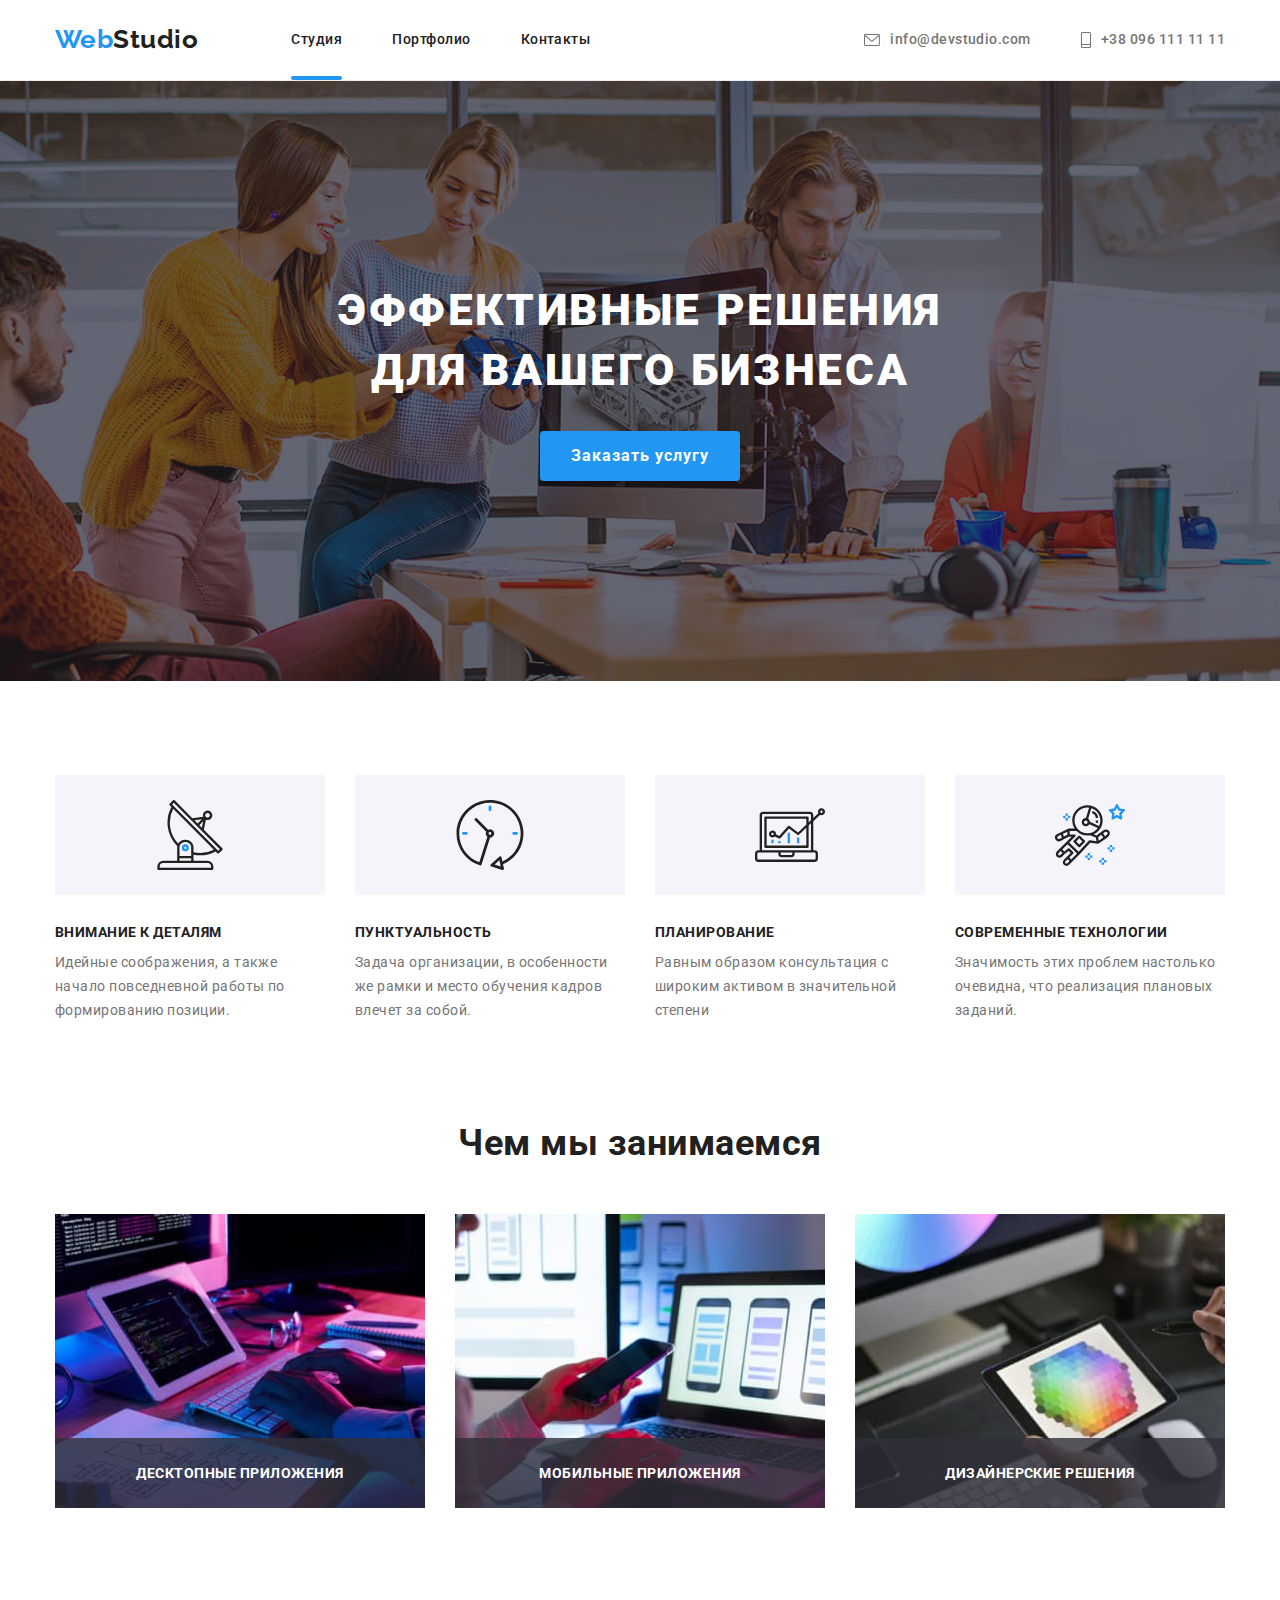
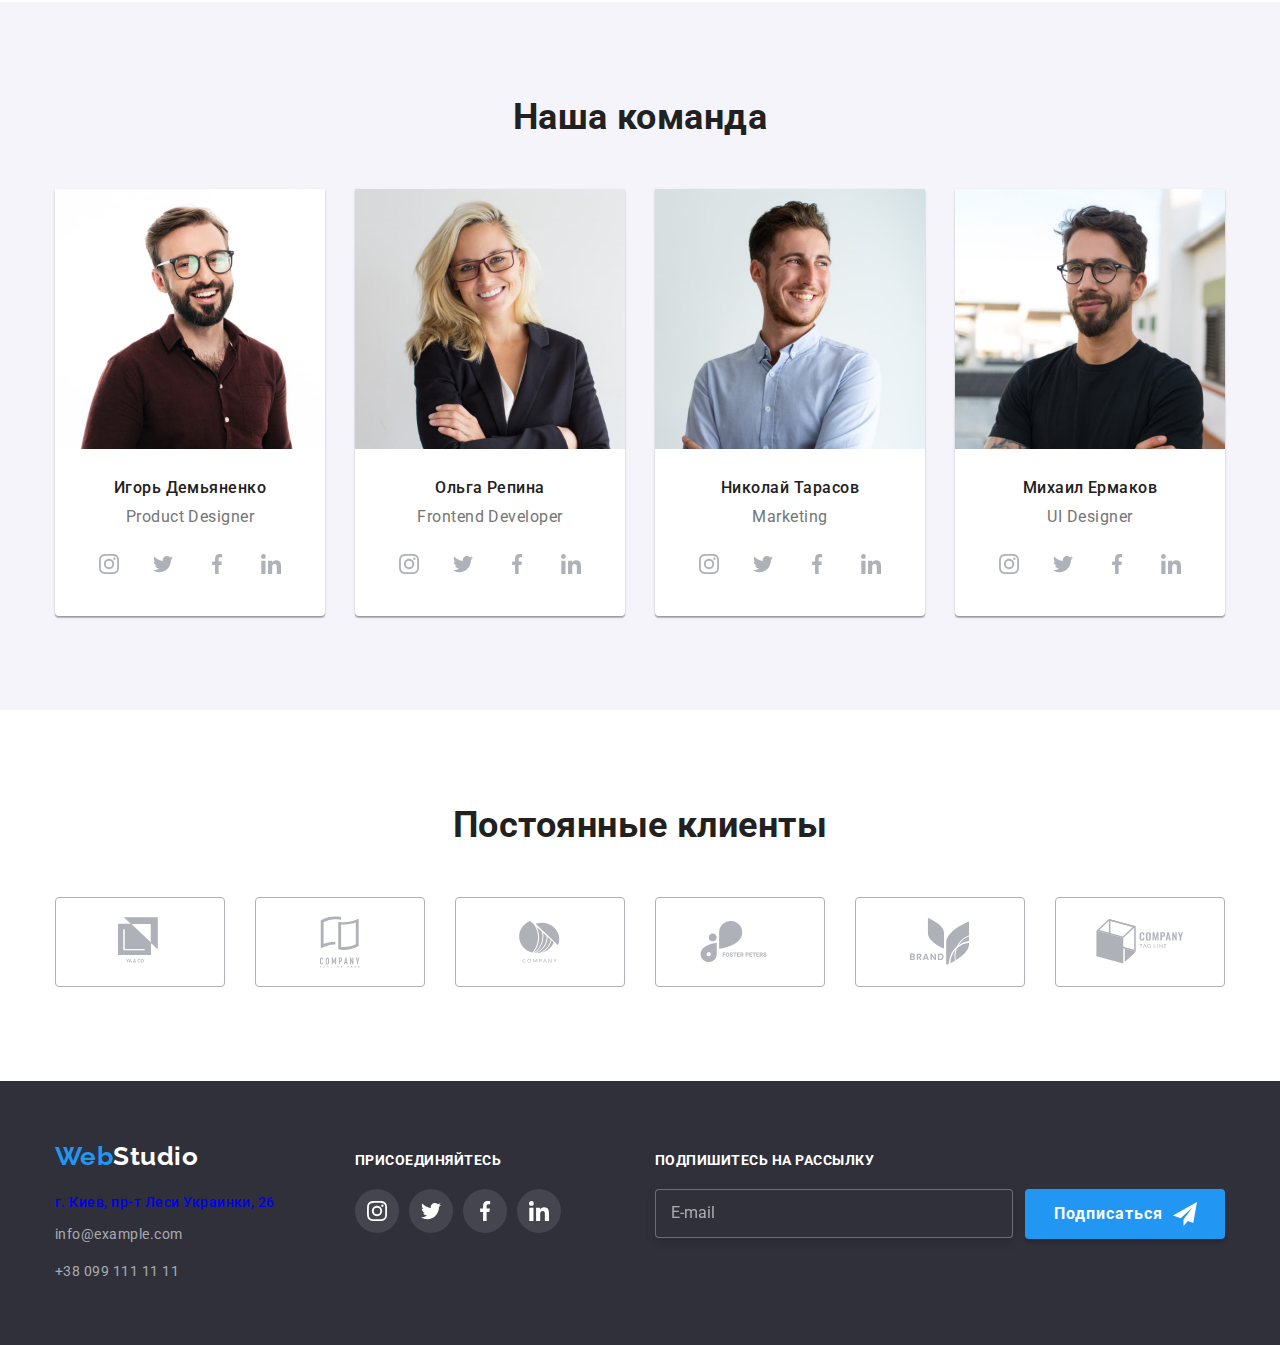
==== commit cd0f839c: "-" ====
--- a/index.html
+++ b/index.html
@@ -393,14 +393,14 @@
                         <ul class="list adds-list">
                             <li class="adds__item">
                                 <a href='https://goo.gl/maps/BAJuguoc85MBjUrx9' target="_blank" rel="noopener norefferrer"
-                                    class="link adds__link ">
+                                    class="link adds__link--white ">
                                     г. Киев, пр-т Леси Украинки, 26</a>
                             </li>
                             <li class="adds__item">
-                                <a href="mailto:info@example.com" class="link adds__link footer-page__adds__link">info@example.com</a>
+                                <a href="mailto:info@example.com" class="link adds__link">info@example.com</a>
                             </li>
                             <li class="adds__item">
-                                <a href="tel:+380991111111" class="link adds__link footer-page__adds__link">+38 099 111 11 11</a>
+                                <a href="tel:+380991111111" class="link adds__link">+38 099 111 11 11</a>
                             </li>
                         </ul>
                     </address>
@@ -408,31 +408,31 @@
         
                 <div class="footer-page__wrapper">
                     <h2 class="secondary-title footer-page__secondary-title">присоединяйтесь</h2>
-                    <ul class="list socials">
+                    <ul class="list socials footer-page__wrapper__socials">
                       <li class="socials__item">
-                            <a href="./" class="socials__link footer-page__link" target="_blank" rel="noopener norefferrer">
-                                <svg class="socials__icon footer-page__icon" width="20" height="20">
+                            <a href="./" class="socials__link socials__link--dark" target="_blank" rel="noopener norefferrer">
+                                <svg class="socials__icon socials__icon--white" width="20" height="20">
                                     <use href="./images/icons.svg#icon-instagram"></use>
                                 </svg>
                             </a>
                       </li>
                       <li class="socials__item">
-                            <a href="./" class="socials__link footer-page__link" target="_blank" rel="noopener norefferrer">
-                                <svg class="socials__icon footer-page__icon" width="20" height="20">
+                            <a href="./" class="socials__link socials__link--dark" target="_blank" rel="noopener norefferrer">
+                                <svg class="socials__icon socials__icon--white" width="20" height="20">
                                     <use href="./images/icons.svg#icon-twitter"></use>
                                 </svg>
                             </a>
                        </li>
                        <li class="socials__item">
-                            <a href="./" class="socials__link footer-page__link" target="_blank" rel="noopener norefferrer">
-                                <svg class="socials__icon footer-page__icon" width="20" height="20">
+                            <a href="./" class="socials__link socials__link--dark" target="_blank" rel="noopener norefferrer">
+                                <svg class="socials__icon socials__icon--white" width="20" height="20">
                                     <use href="./images/icons.svg#icon-facebook"></use>
                                 </svg>
                             </a>
                       </li>
                       <li class="socials__item">
-                            <a href="./" class="socials__link footer-page__link" target="_blank" rel="noopener norefferrer">
-                                <svg class="socials__icon footer-page__icon" width="20" height="20">
+                            <a href="./" class="socials__link socials__link--dark" target="_blank" rel="noopener norefferrer">
+                                <svg class="socials__icon socials__icon--white" width="20" height="20">
                                     <use href="./images/icons.svg#icon-linkedin"></use>
                                 </svg>
                             </a>
--- a/css/styles.css
+++ b/css/styles.css
@@ -105,6 +105,7 @@
 
 .link {
   text-decoration: none;
+  font-style: normal;
   font-weight: 500;
   font-size: 14px;
   line-height: 1.14;
@@ -116,10 +117,6 @@
   transition-timing-function: cubic-bezier(0.4, 0, 0.2, 1);
 }
 
-.:hover,
-.:focus {
-  background-color: var(--accent);
-}
 /* Логотип */
 
 .header-page__logo {
@@ -558,10 +555,6 @@
   overflow: hidden;
 }
 
-.works__link:hover .works__actions {
-  opacity: 1;
-}
-
 .works__link:hover .works__wrapper::before {
   transform: translateY(0%);
 }
@@ -581,6 +574,9 @@
   transition-timing-function: cubic-bezier(0.4, 0, 0.2, 1);
 }
 
+.works__link:hover .works__actions {
+  opacity: 1;
+}
 .works__wrapper:hover::before {
   opacity: 1;
 }
@@ -621,22 +617,10 @@
   flex-basis: calc((50% - 45px) / 2);
 }
 
-.footer-page__wrapper > .socials {
+.footer-page__wrapper__socials {
   justify-content: flex-start;
 }
 
-.footer-page__link {
-  background-color: var(--footerbg-icon-color);
-}
-
-.footer-page__link:hover,
-.footer-page__link:focus {
-  background-color: var(--accent);
-}
-
-.footer-page__icon {
-  fill: var(--primary-white);
-}
 .adds-list {
   display: block;
   padding-top: 20px;
@@ -648,11 +632,10 @@
 }
 
 .adds__link {
-  font-style: normal;
   font-weight: 400;
   line-height: 2;
   padding: 0;
-  color: var(--primary-white);
+  color: var(--footer-accent);
 }
 
 .footer-page__adds__link {
@@ -667,6 +650,19 @@
 .footer-page__secondary-title {
   color: var(--primary-white);
   margin-bottom: 20px;
+}
+
+.socials__link--dark {
+  background-color: var(--footerbg-icon-color);
+}
+
+.socials__link--dark:hover,
+.socials__link--dark:focus {
+  background-color: var(--accent);
+}
+
+.socials__icon--white {
+  fill: var(--primary-white);
 }
 
 .mailing-form {
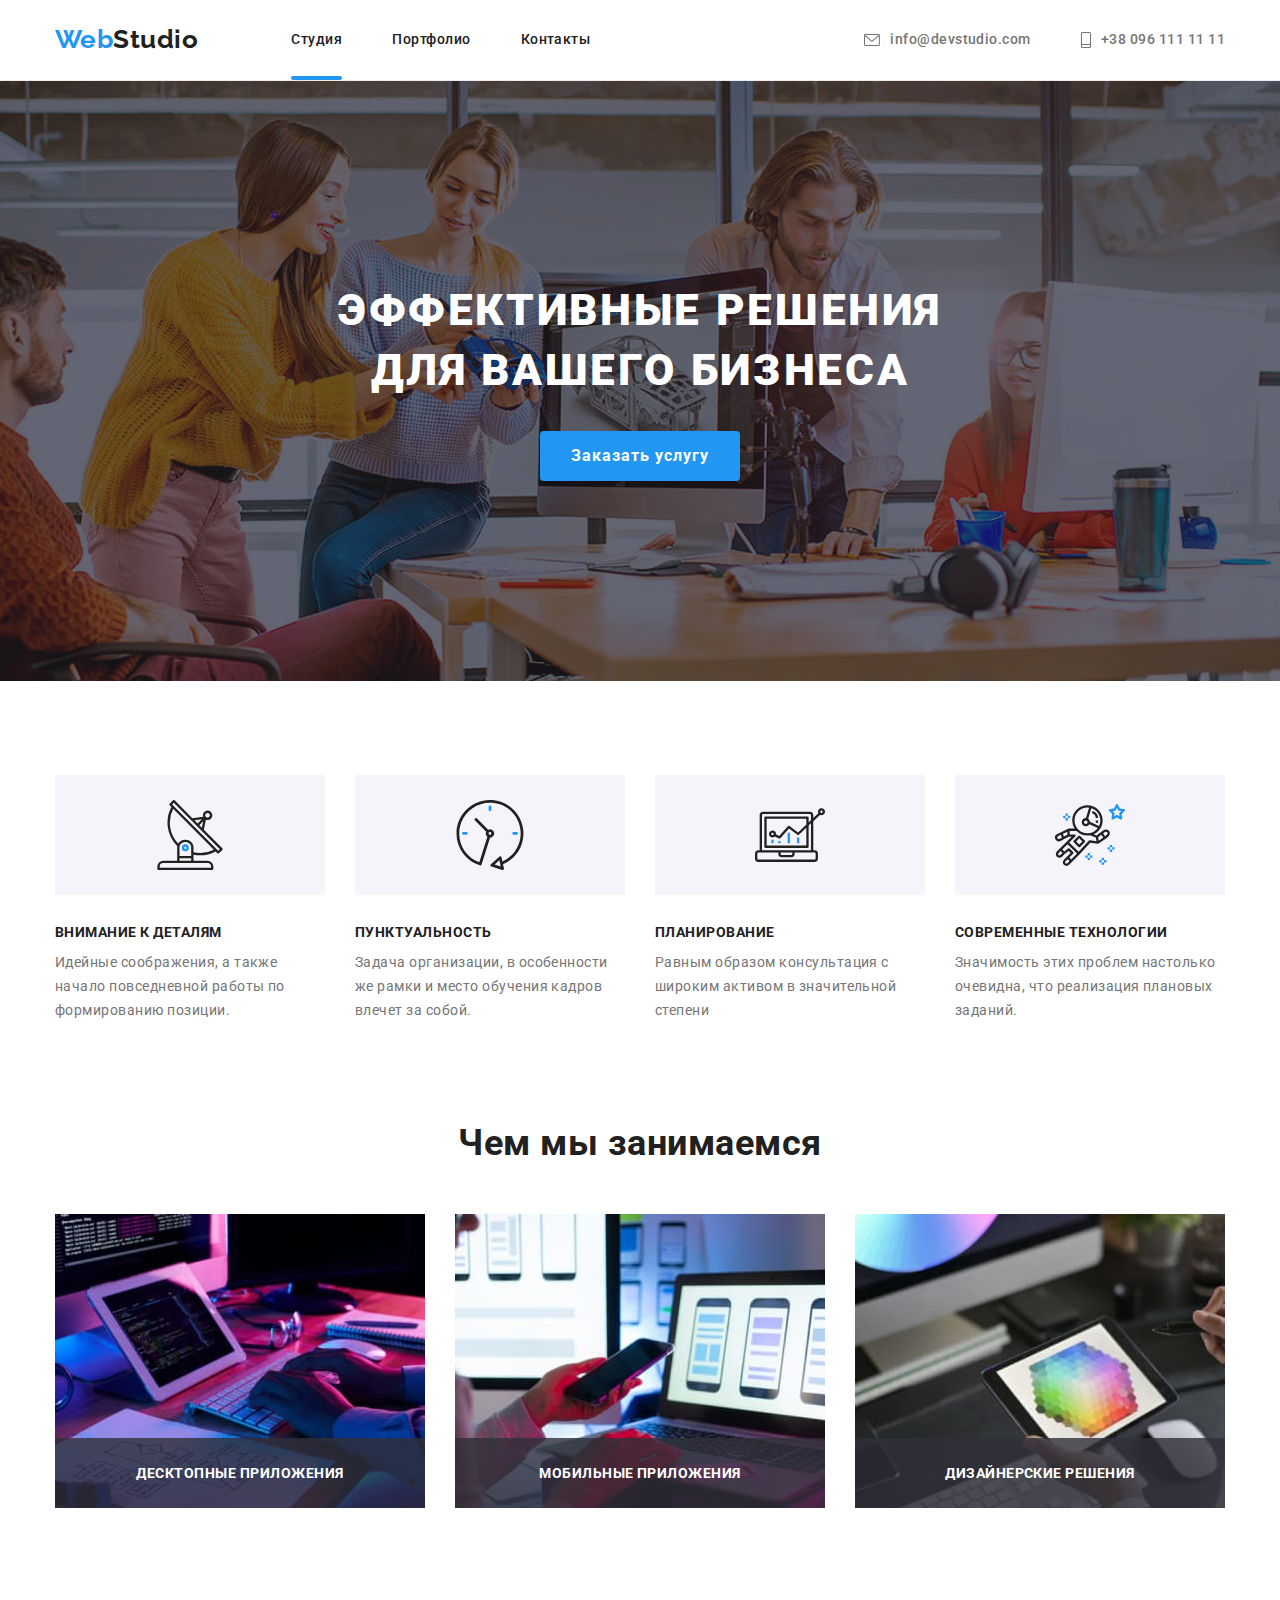
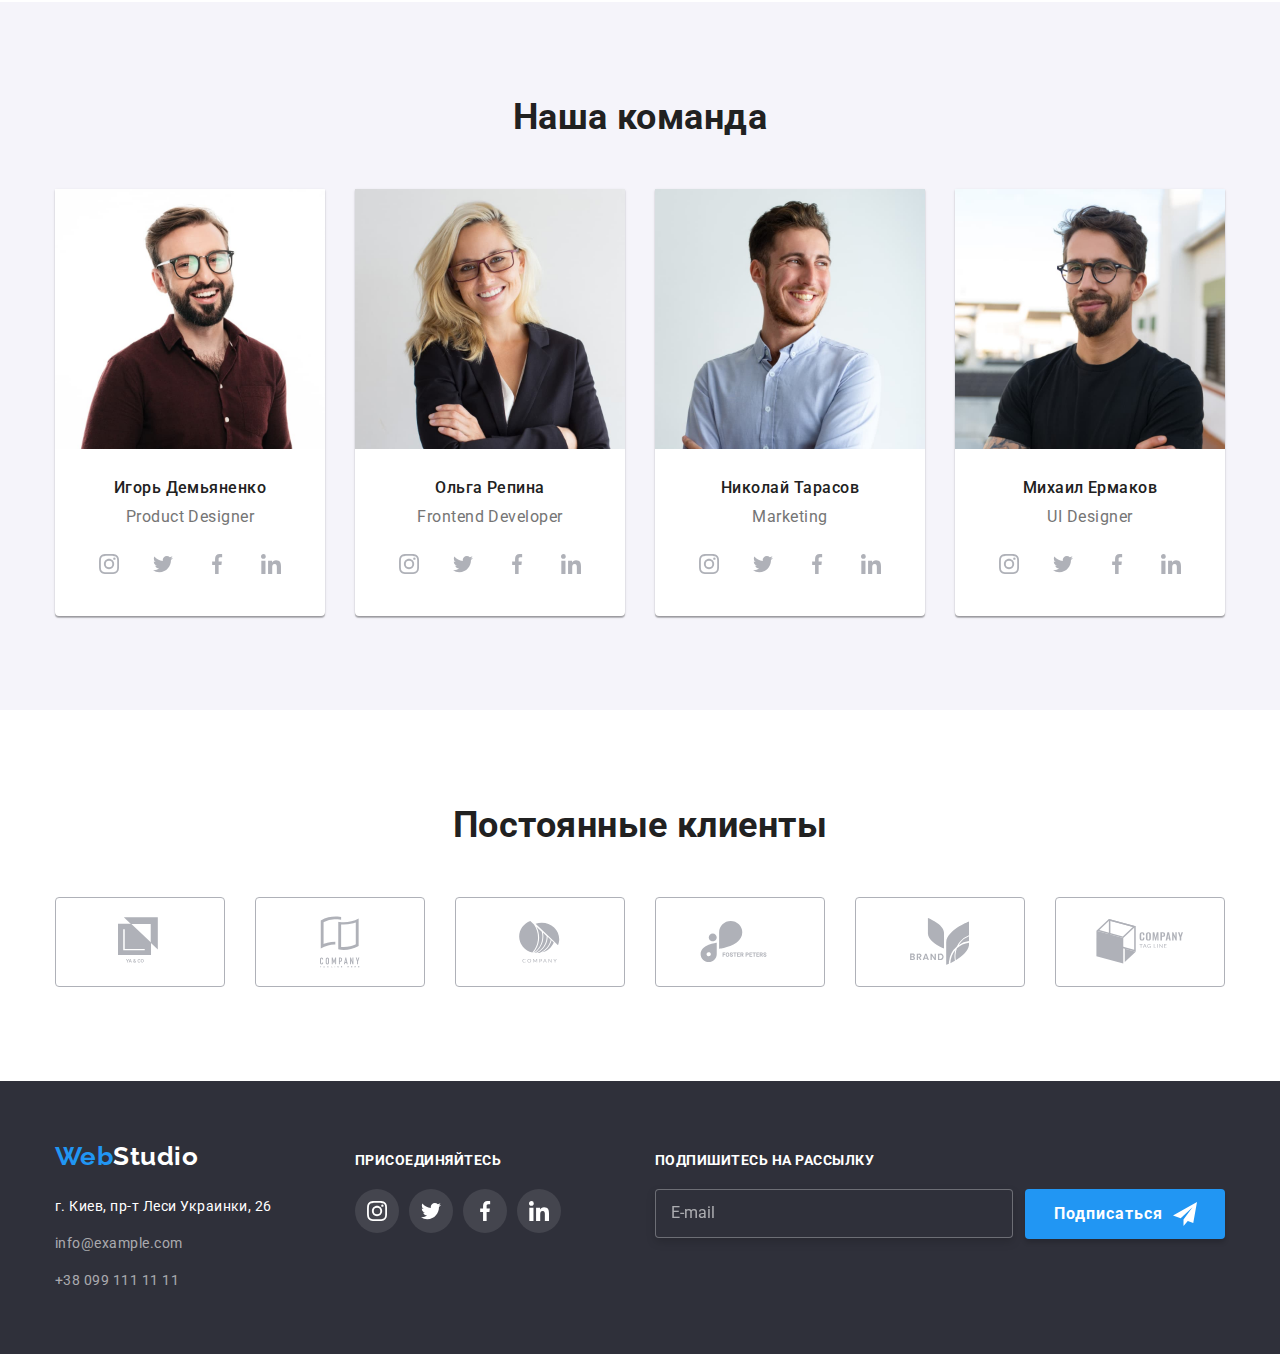
==== commit 9c512f56: "-" ====
--- a/index.html
+++ b/index.html
@@ -390,10 +390,10 @@
                     <a href="./index.html" class="logo">Web<span class="footer-page__logo">Studio</span></a>
         
                     <address>
-                        <ul class="list adds-list">
+                        <ul class="list adds">
                             <li class="adds__item">
                                 <a href='https://goo.gl/maps/BAJuguoc85MBjUrx9' target="_blank" rel="noopener norefferrer"
-                                    class="link adds__link--white ">
+                                    class="link adds__link--white">
                                     г. Киев, пр-т Леси Украинки, 26</a>
                             </li>
                             <li class="adds__item">
@@ -446,7 +446,7 @@
                          <input class="mailing__input" type="email" name="email" placeholder="E-mail" />
                      </label>
                       <div class="mailing__wrapper">
-                         <button class="filter-secondary footer-page__filter-secondary" type="submit">Подписаться</button>
+                         <button class="filter-secondary filter-secondary--mail" type="submit">Подписаться</button>
                           <svg class="mailing__icon" width="24" height="24">
                                 <use href="./images/icons.svg#icon-icon-send"></use>
                            </svg>
--- a/css/styles.css
+++ b/css/styles.css
@@ -621,7 +621,7 @@
   justify-content: flex-start;
 }
 
-.adds-list {
+.adds {
   display: block;
   padding-top: 20px;
   padding-left: 0;
@@ -638,11 +638,16 @@
   color: var(--footer-accent);
 }
 
-.footer-page__adds__link {
-  color: var(--footer-accent);
+.adds__link--white {
+  font-weight: 400;
+  line-height: 2;
+  padding: 0;
+  color: var(--primary-white);
 }
 
 .adds__link:hover,
+.adds__link--white:hover,
+.adds__link--white:focus,
 .adds__link:focus {
   color: var(--accent);
 }
@@ -693,11 +698,12 @@
   margin-right: 12px;
 }
 
-.footer-page__filter-secondary {
+.filter-secondary--mail {
   padding-left: 29px;
   margin: 0;
   text-align: left;
 }
+
 .mailing__wrapper {
   position: relative;
 }
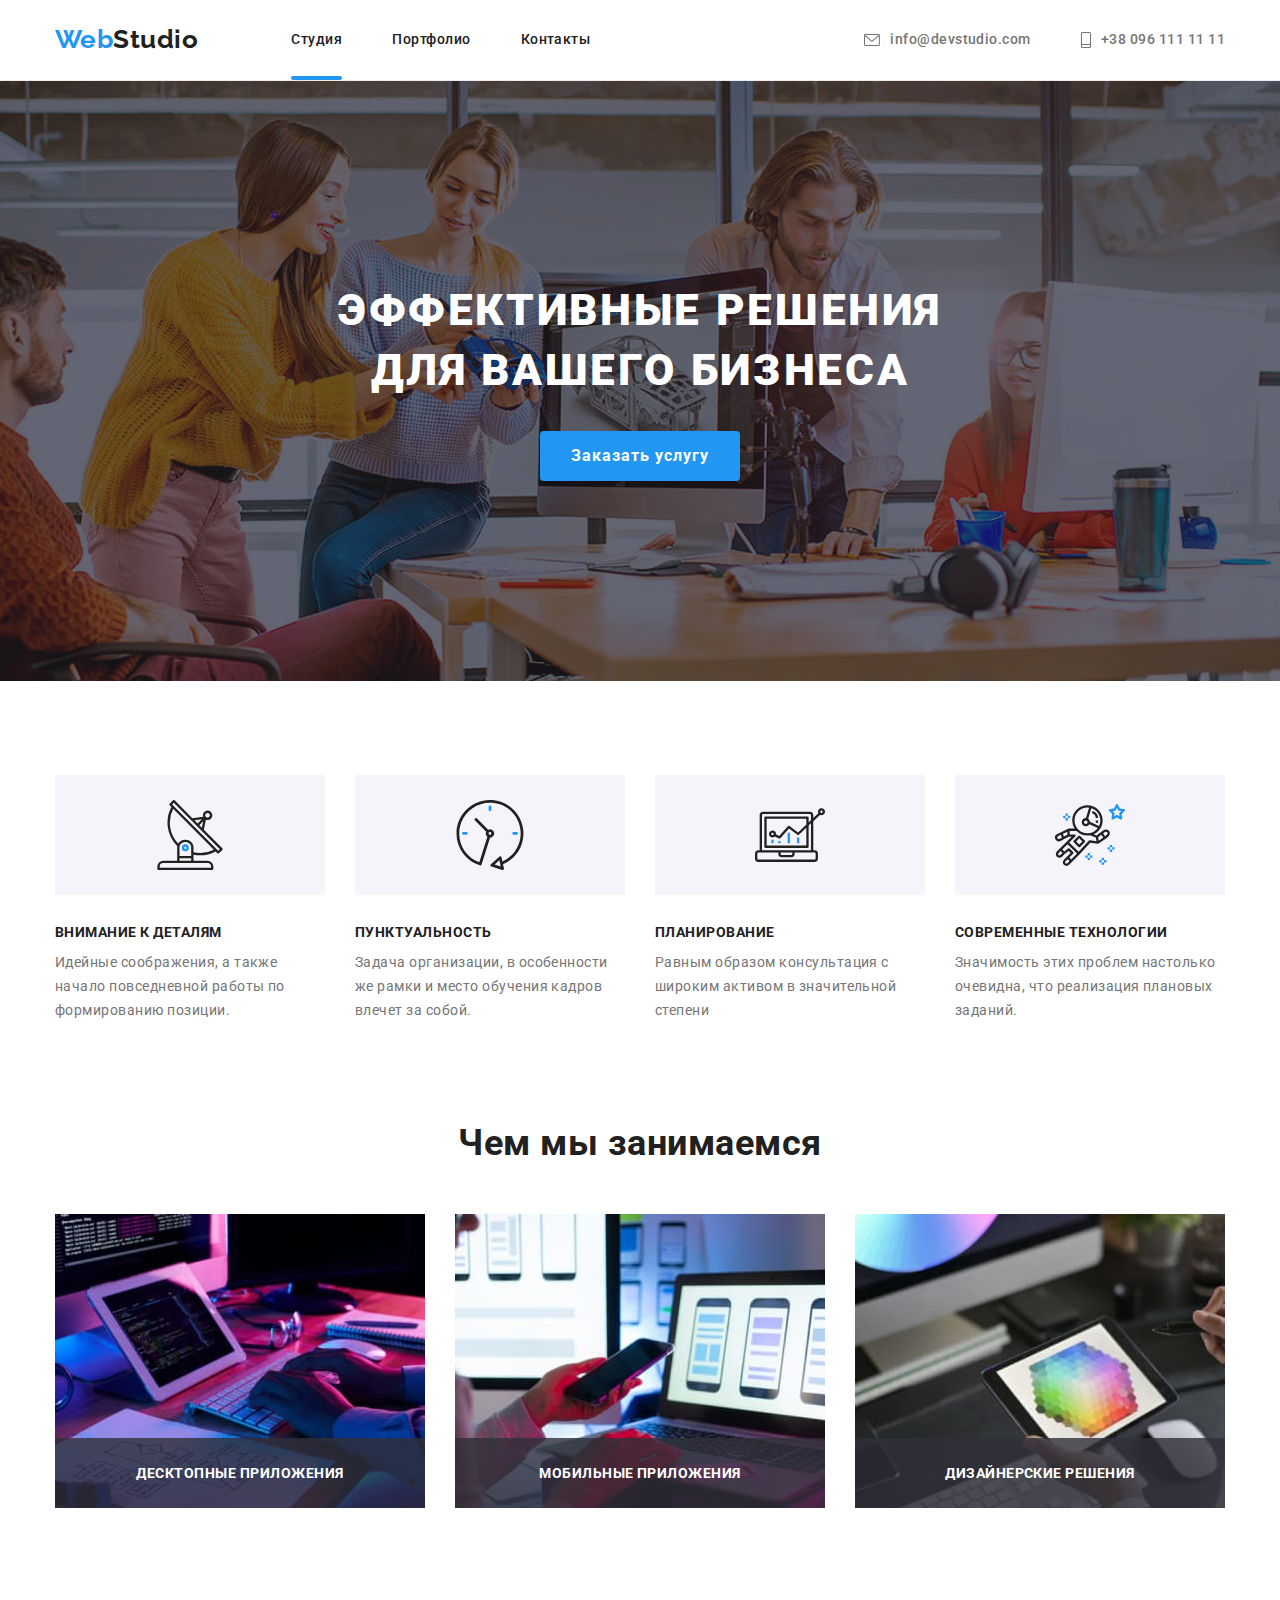
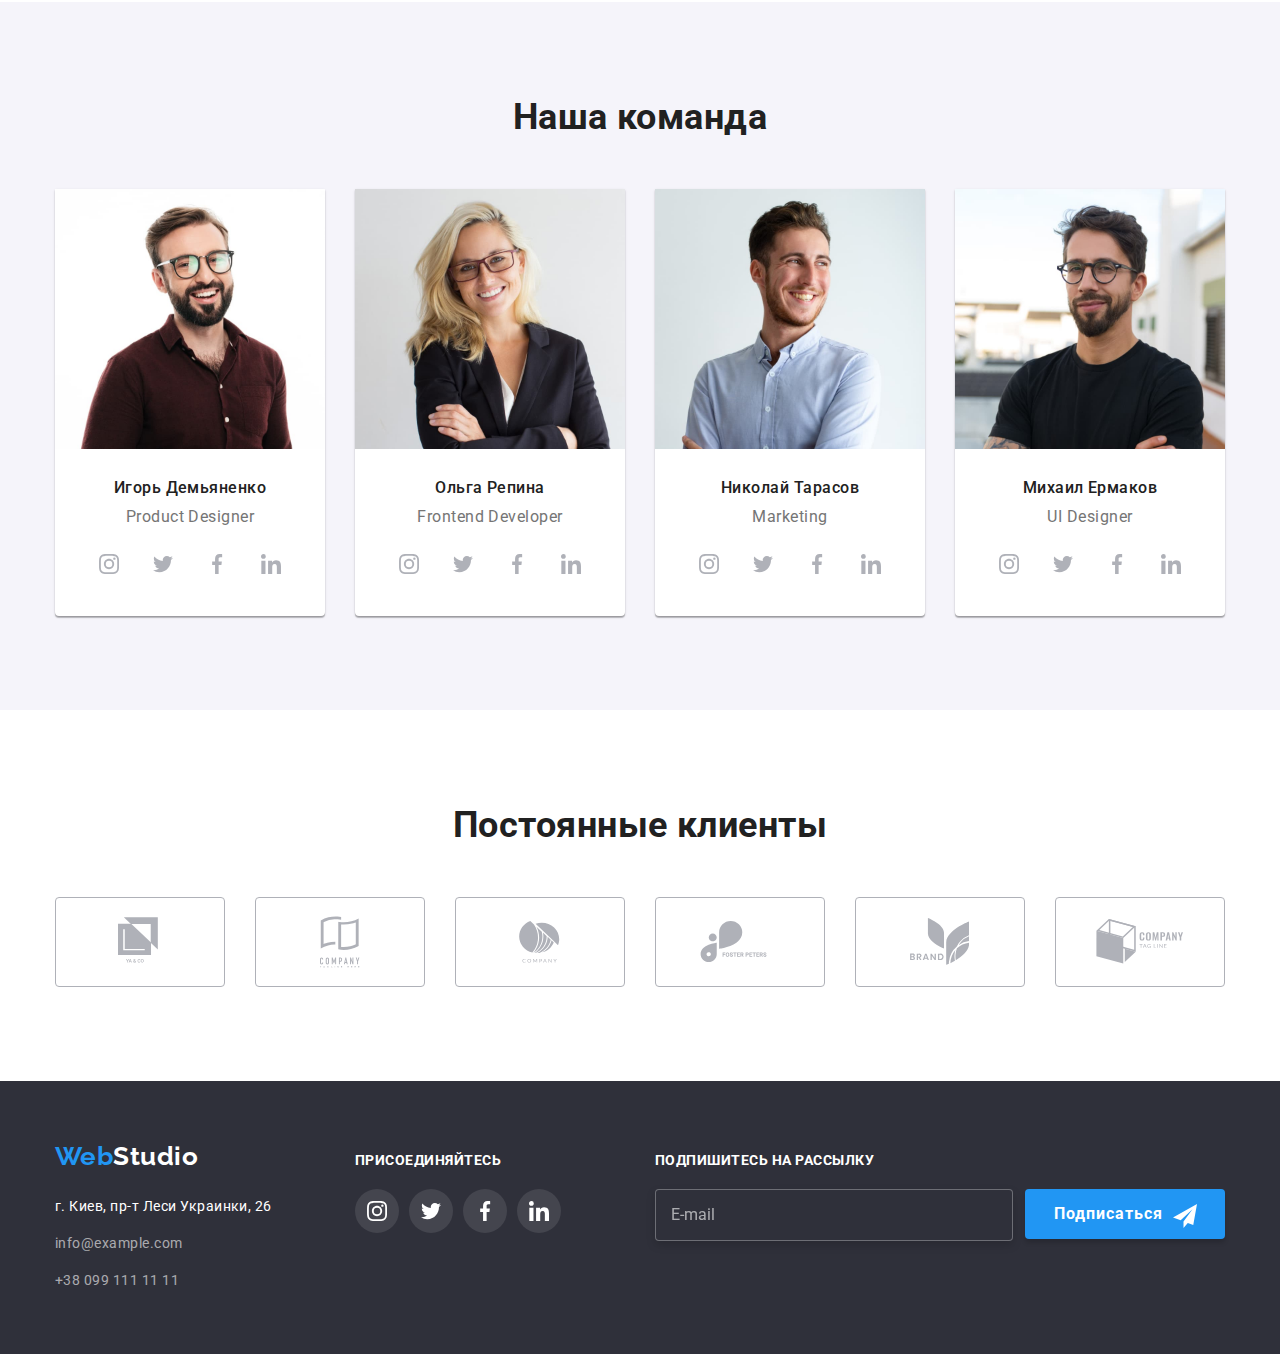
==== commit f84e7e1b: "-" ====
--- a/index.html
+++ b/index.html
@@ -6,7 +6,7 @@
      <meta http-equiv="X-UA-Compatible" content="IE=edge">
      <meta name="viewport" content="width=device-width, initial-scale=1.0">
      <title>Студия</title>
-     <link rel="stylesheet" href="css/styles.css">
+     <link rel="stylesheet" href="css/main.min.css">
      <link rel="preconnect" href="https://fonts.gstatic.com">
      <link
         href="https://fonts.googleapis.com/css2?family=Raleway:wght@700&family=Roboto:wght@400;500;700;900&display=swap"
@@ -393,7 +393,7 @@
                         <ul class="list adds">
                             <li class="adds__item">
                                 <a href='https://goo.gl/maps/BAJuguoc85MBjUrx9' target="_blank" rel="noopener norefferrer"
-                                    class="link adds__link--white">
+                                    class="link adds__link--light">
                                     г. Киев, пр-т Леси Украинки, 26</a>
                             </li>
                             <li class="adds__item">
@@ -411,28 +411,28 @@
                     <ul class="list socials footer-page__wrapper__socials">
                       <li class="socials__item">
                             <a href="./" class="socials__link socials__link--dark" target="_blank" rel="noopener norefferrer">
-                                <svg class="socials__icon socials__icon--white" width="20" height="20">
+                                <svg class="socials__icon socials__icon--light" width="20" height="20">
                                     <use href="./images/icons.svg#icon-instagram"></use>
                                 </svg>
                             </a>
                       </li>
                       <li class="socials__item">
                             <a href="./" class="socials__link socials__link--dark" target="_blank" rel="noopener norefferrer">
-                                <svg class="socials__icon socials__icon--white" width="20" height="20">
+                                <svg class="socials__icon socials__icon--light" width="20" height="20">
                                     <use href="./images/icons.svg#icon-twitter"></use>
                                 </svg>
                             </a>
                        </li>
                        <li class="socials__item">
                             <a href="./" class="socials__link socials__link--dark" target="_blank" rel="noopener norefferrer">
-                                <svg class="socials__icon socials__icon--white" width="20" height="20">
+                                <svg class="socials__icon socials__icon--light" width="20" height="20">
                                     <use href="./images/icons.svg#icon-facebook"></use>
                                 </svg>
                             </a>
                       </li>
                       <li class="socials__item">
                             <a href="./" class="socials__link socials__link--dark" target="_blank" rel="noopener norefferrer">
-                                <svg class="socials__icon socials__icon--white" width="20" height="20">
+                                <svg class="socials__icon socials__icon--light" width="20" height="20">
                                     <use href="./images/icons.svg#icon-linkedin"></use>
                                 </svg>
                             </a>
--- a/css/main.min.css
+++ b/css/main.min.css
@@ -0,0 +1,3 @@
+/*! modern-normalize v1.0.0 | MIT License | https://github.com/sindresorhus/modern-normalize */*,*::before,*::after{box-sizing:border-box}:root{-moz-tab-size:4;tab-size:4}html{line-height:1.15;-webkit-text-size-adjust:100%}body{margin:0}body{font-family:system-ui,-apple-system,"Segoe UI",Roboto,Helvetica,Arial,sans-serif,"Apple Color Emoji","Segoe UI Emoji"}hr{height:0;color:inherit}abbr[title]{text-decoration:underline dotted}b,strong{font-weight:bolder}code,kbd,samp,pre{font-family:ui-monospace, SFMono-Regular, Consolas, "Liberation Mono", Menlo,+ monospace;font-size:1em}small{font-size:80%}sub,sup{font-size:75%;line-height:0;position:relative;vertical-align:baseline}sub{bottom:-0.25em}sup{top:-0.5em}table{text-indent:0;border-color:inherit}button,input,optgroup,select,textarea{font-family:inherit;font-size:100%;line-height:1.15;margin:0}button,select{text-transform:none}button,[type="button"],[type="reset"],[type="submit"]{-webkit-appearance:button}::-moz-focus-inner{border-style:none;padding:0}:-moz-focusring{outline:1px dotted ButtonText}:-moz-ui-invalid{box-shadow:none}legend{padding:0}progress{vertical-align:baseline}::-webkit-inner-spin-button,::-webkit-outer-spin-button{height:auto}[type="search"]{-webkit-appearance:textfield;outline-offset:-2px}::-webkit-search-decoration{-webkit-appearance:none}::-webkit-file-upload-button{-webkit-appearance:button;font:inherit}summary{display:list-item}:root{--primary-text: #757575;--title-text: #212121;--accent: #2196f3;--primary-white: #ffffff;--primary-background: #2f303a;--secondary-background: #f5f4fa;--footer-accent: rgba(255, 255, 255, 60%);--header-border-color: #ececec;--card-border-color: #eeeeee;--icon-color: #afb1b8;--footerbg-icon-color: rgba(255, 255, 255, 0.1);--overlay-color: rgba(33, 150, 243, 0.9);--backdrop-color: rgba(0, 0, 0, 0.2);--modal-border-color: rgba(33, 33, 33, 0.2);--placeholder-color: rgba(117, 117, 117, 0.5);--grid__item: 1}.adds__link,.adds__link--light{font-weight:400;line-height:2;padding:0;color:var(--footer-accent)}.adds__link:hover,.adds__link--light:hover,.adds__link:focus,.adds__link--light:focus{color:var(--accent)}.socials__icon--light{fill:var(--primary-white)}html{box-sizing:border-box}*,*::before,*::after{box-sizing:inherit}h1,h2,h3,h4,h5,h6,p,ul{margin:0}body{box-sizing:inherit;font-family:"Roboto", sans-serif;letter-spacing:0.03em;margin:0;color:var(--primary-text);background-color:var(--primary-white)}.visually-hidden{position:absolute !important;clip:rect(1px 1px 1px 1px);clip:rect(1px 1px 1px 1px);padding:0 !important;border:0 !important;height:1px !important;width:1px !important;overflow:hidden}img{display:block;max-width:100%}.list{list-style:none;display:flex;margin-top:0;margin-bottom:0;padding:0}.link{text-decoration:none;font-style:normal;font-weight:500;font-size:14px;line-height:1.14;padding-top:32px;padding-bottom:32px;transition-property:color;transition-duration:250ms;transition-timing-function:cubic-bezier(0.4, 0, 0.2, 1)}.container{width:1200px;padding-left:15px;padding-right:15px;margin-left:auto;margin-right:auto}.logo{text-decoration:none;font-family:"Raleway", sans-serif;color:var(--accent);font-weight:700;font-size:26px;line-height:1.2;padding-top:24px;padding-bottom:24px}.header-page__logo{color:var(--title-text)}.footer-page__logo{color:var(--primary-white)}.filter-primary{color:var(--title-text);background-color:var(--secondary-background);font-family:"Roboto", sans-serif;font-weight:500;font-size:16px;line-height:1.62;border-radius:4px;padding:6px 22px;border:0;transition-property:color, background-color, box-shadow;transition-duration:250ms;transition-timing-function:cubic-bezier(0.4, 0, 0.2, 1)}.filter-primary:hover,.filter-primary:focus{color:var(--primary-white);background-color:var(--accent);box-shadow:0px 3px 1px rgba(0,0,0,0.1),0px 1px 2px rgba(0,0,0,0.08),0px 2px 2px rgba(0,0,0,0.12)}.filter-secondary{color:var(--primary-white);background-color:var(--accent);font-family:"Roboto", sans-serif;width:200px;margin-left:auto;margin-right:auto;font-weight:700;font-size:16px;line-height:1.88;display:block;text-align:center;letter-spacing:0.06em;padding:10px 0;border:0;box-shadow:0px 4px 4px rgba(0,0,0,0.15);border-radius:4px}.modal-button{display:flex;align-items:center;position:absolute;top:8px;right:8px;width:30px;height:30px;border-radius:50%;border:1px solid rgba(0,0,0,0.1);background-color:var(--primary-white);transition-property:fill;transition-duration:250ms;transition-timing-function:cubic-bezier(0.4, 0, 0.2, 1)}.modal-button:hover,.modal-button:focus{fill:var(--accent)}.filters{display:flex;align-items:center;margin-bottom:50px}.filters__list{min-width:611px;margin-left:auto;margin-right:auto}.filters__item:not(:last-child){margin-right:8px}.menu{display:inline-flex;margin-left:93px;margin-top:0;margin-bottom:0}.menu__item:not(:last-child){margin-right:50px}.menu__link,.menu__link--active{position:relative;display:block;color:var(--title-text)}.menu__link:hover,.menu__link:focus,.menu__link--active:hover,.menu__link--active:focus{color:var(--accent)}.menu__link--active::after{position:absolute;content:" ";display:block;left:0;bottom:0;width:100%;height:4px;border-radius:2px;background-color:var(--accent);transition-property:opacity;transition-duration:250ms;transition-timing-function:cubic-bezier(0.4, 0, 0.2, 1);opacity:1}.contacts{margin-left:auto}.contacts__item:not(:last-child){margin-right:50px}.contacts__link{display:flex;align-items:center;color:var(--primary-text)}.contacts__link:hover,.contacts__link:focus{color:var(--accent);stroke:var(--accent)}.contacts__icon{align-items:center;margin-right:10px;transition-property:stroke;transition-duration:250ms;transition-timing-function:cubic-bezier(0.4, 0, 0.2, 1)}.primary-title{color:var(--title-text);font-weight:700;font-size:36px;line-height:1.17;text-align:center;margin-bottom:50px}.secondary-title{text-transform:uppercase;font-weight:700;font-size:14px;line-height:1.14}.socials{justify-content:center}.socials__item{width:44px;height:44px}.socials__item:not(:last-child){margin-right:10px}.socials__link{display:flex;justify-content:center;align-items:center;width:100%;height:100%;border-radius:50%;transition-property:background-color;transition-duration:250ms;transition-timing-function:cubic-bezier(0.4, 0, 0.2, 1)}.socials__link:hover .socials__icon,.socials__link:focus .socials__icon{fill:var(--primary-white)}.socials__link.socials__icon{transition-property:fill;transition-duration:250ms;transition-timing-function:cubic-bezier(0.4, 0, 0.2, 1)}.socials__icon{fill:var(--icon-color)}.socials__icon--light{fill:var(--primary-white)}.backdrop{position:fixed;top:0;left:0;width:100%;height:100%;background-color:var(--backdrop-color)}.backdrop.is-hidden{opacity:0;pointer-events:none}.backdrop.is-hidden .modal{transform:translate(-50%, -50%) scale(0.9)}.modal{min-height:581px;min-width:528px;background-color:var(--primary-white);padding-top:40px;padding-bottom:40px;padding-right:39px;padding-left:41px;border-radius:4px;box-shadow:0px 1px 3px rgba(0,0,0,0.12),0px 1px 1px rgba(0,0,0,0.14),0px 2px 1px rgba(0,0,0,0.2);position:absolute;top:50%;left:50%;transform:translate(-50%, -50%) scale(1);transition-property:transform;transition-duration:250ms;transition-timing-function:cubic-bezier(0.4, 0, 0.2, 1)}.modal-form{width:448px}.modal__text{font-weight:700;font-size:20px;line-height:1.15;text-align:center;color:var(--title-text);margin-bottom:30px}.modal__link{color:var(--accent)}textarea{resize:none}.modal-form__field{position:relative;display:flex;flex-direction:column;margin-bottom:28px}.modal-form__fieldtextarea::placeholder{font-family:Roboto;font-size:14px;line-height:1.14;letter-spacing:0.01em;color:var(--placeholder-color)}.modal-form__field:nth-last-child(3){margin-bottom:20px}.modal-form__input{width:100%;margin:0;padding-left:42px;padding-top:11px;padding-bottom:11px;border:1px solid var(--modal-border-color);border-radius:4px;transition-property:border-color;transition-duration:250ms;transition-timing-function:cubic-bezier(0.4, 0, 0.2, 1)}.modal-form__input:focus{outline:none;border-color:var(--accent)}.modal-form__input:nth-last-child(2){padding:12px 16px}.modal-form__text{position:absolute;top:0;left:0;transform:translateY(-18px);font-size:12px;line-height:1.17;color:var(--primary-text);letter-spacing:0.01em}label{display:flex;align-items:center}.modal-form__icon{position:absolute;top:50%;left:12px;transform:translateY(-50%);transition-property:fill;transition-duration:250ms;transition-timing-function:cubic-bezier(0.4, 0, 0.2, 1)}.modal-form__icon:focus{fill:var(--accent)}.checkbox__text,.modal__link{font-size:14px;line-height:1.71}.modal-form__icon-checkbox{width:16px;height:15px;border:2px solid var(--title-text);margin-left:15px;margin-right:9px;transition-property:transform;transition-duration:250ms;transition-timing-function:cubic-bezier(0.4, 0, 0.2, 1)}.modal-form__icon-checkbox:checked{background-color:var(--accent);background-image:url(../images/icons.svg#icon-icon-check-2);background-size:contain;border-radius:2px;border-color:transparent;transform:scale(1.1)}.mailing-form{display:flex;width:570px}.mailing__field{margin-right:12px}.mailing__input{width:358px;padding:16px 15px;background-color:var(--primary-background);border:1px solid rgba(255,255,255,0.3);filter:drop-shadow(0px 4px 4px rgba(0,0,0,0.15));border-radius:4px}.mailing__input::placeholder{font-family:Roboto;font-size:16px;line-height:1.25;color:var(--footer-accent)}.mailing__item:not(:last-child){margin-right:12px}.filter-secondary--mail{padding-left:29px;margin:0;text-align:left}.mailing__wrapper{position:relative}.mailing__icon{position:absolute;right:28px;bottom:13px;fill:var(--primary-white)}.grid{display:flex;flex-wrap:wrap;margin-left:-30px;margin-top:-30px;padding:0;list-style:none}.grid__item{margin-left:30px;margin-top:30px;flex-basis:calc((100% - 30px * var(--grid__item)) / var(--grid__item))}.section{padding:94px 0}.page-header{background-color:var(--primary-white);border-bottom:1px solid var(--header-border-color)}.page-header__container,.navigation__wrapper{display:flex;align-items:center}.hero{padding:200px 0;background-color:var(--primary-background);height:600px;max-width:1600px;margin-left:auto;margin-right:auto;background-image:linear-gradient(to right, rgba(47,48,58,0.4), rgba(47,48,58,0.4)),url("../images/hero/Img.jpg");background-size:cover;background-position:center}.hero-container{text-align:center}.hero__content{max-width:696px;margin-left:auto;margin-right:auto}.hero__title{color:var(--primary-white);font-weight:900;font-size:44px;line-height:1.36;text-align:center;letter-spacing:0.06em;text-transform:uppercase;margin-bottom:30px}.feature-section{padding-top:94px;padding-bottom:0}.feature__item{--grid__item: 4}.feature__wrapper{background-color:var(--secondary-background);display:flex;justify-content:center;align-items:center;width:270px;height:120px;margin-bottom:30px}.feature__secondary-title{color:var(--title-text);padding-bottom:10px}.feature__text{font-size:14px;line-height:1.7;padding-bottom:6px}.gallery__item{--grid__item: 3}.gallery__wrapper{position:relative}.gallery__actions{position:absolute;bottom:0;left:0;width:100%;height:70px;font-weight:700;font-size:14px;line-height:1.16;text-align:center;text-transform:uppercase;color:var(--primary-white);background:rgba(47,48,58,0.8);padding-top:27px;padding-bottom:27px}.team{background-color:var(--secondary-background)}.team-list__title{color:var(--title-text);font-weight:500;font-size:16px;line-height:1.18;padding-bottom:10px}.team-list__item{--grid__item: 4;background-color:var(--primary-white);text-align:center;border-radius:0px 0px 4px 4px;box-shadow:0px 1px 3px rgba(0,0,0,0.12),0px 1px 1px rgba(0,0,0,0.14),0px 2px 1px rgba(0,0,0,0.2)}.team-list__content{padding-top:30px;padding-bottom:30px}.team-list__text{font-size:16px;line-height:1.19;padding-bottom:16px;color:var(--primary-text)}.team-list__link:hover,.team-list__link:focus{background-color:var(--accent)}.clients__item{--grid__item: 6;width:170px;height:90px;border:1px solid var(--icon-color);box-sizing:border-box;border-radius:4px;transition-property:border-color;transition-duration:250ms;transition-timing-function:cubic-bezier(0.4, 0, 0.2, 1)}.clients__item:hover{border-color:var(--accent)}.clients__socials__link:hover .socials__icon,.clients__socials__link:focus .socials__icon{fill:var(--accent)}.works__item{--grid__item: 3;transition-property:box-shadow;transition-duration:250ms;transition-timing-function:cubic-bezier(0.4, 0, 0.2, 1)}.works__item:hover{box-shadow:0px 1px 1px rgba(0,0,0,0.12),0px 4px 4px rgba(0,0,0,0.06),1px 4px 6px rgba(0,0,0,0.16)}.works__link{text-decoration:none;display:inline-block}.works__link:hover .works__wrapper::before{opacity:1;transform:translateY(0%)}.works__link:hover .works__actions{opacity:1}.works__title{color:var(--title-text);font-weight:700;font-size:18px;line-height:2;letter-spacing:0.06em;padding-bottom:4px}.works__text{color:var(--primary-text);font-size:16px;line-height:1.88}.works__content{padding:20px 24px}.works__wrapper{position:relative;overflow:hidden}.works__wrapper::before{display:inline-block;position:absolute;content:"";bottom:0;left:0;width:100%;height:100%;transform:translateY(100%);background-color:var(--overlay-color);transition-property:transform;transition-duration:250ms;transition-timing-function:cubic-bezier(0.4, 0, 0.2, 1)}.works__actions{position:absolute;top:50%;left:50%;transform:translate(-50%, -50%);display:flex;font-size:18px;line-height:1.56;width:322px;color:var(--primary-white);transition-property:opacity;transition-duration:250ms;transition-timing-function:cubic-bezier(0.4, 0, 0.2, 1);opacity:0}.footer-page{background-color:var(--primary-background);padding-top:60px;padding-bottom:60px}.footer-page__container{display:flex;justify-content:space-between;align-items:baseline}.footer-page__wrapper{flex-basis:calc((50% - 45px) / 2)}.footer-page__wrapper__socials{justify-content:flex-start}.adds{display:block;padding-top:20px;padding-left:0}.adds__item:not(:last-child){padding-bottom:9px}.adds__link,.adds__link--light{font-weight:400;line-height:2;padding:0;color:var(--footer-accent)}.adds__link:hover,.adds__link--light:hover,.adds__link:focus,.adds__link--light:focus{color:var(--accent)}.adds__link--light{color:var(--primary-white)}.footer-page__secondary-title{color:var(--primary-white);margin-bottom:20px}.socials__link--dark{background-color:var(--footerbg-icon-color)}.socials__link--dark:hover,.socials__link--dark:focus{background-color:var(--accent)}
+/*# sourceMappingURL=main.min.css.map */